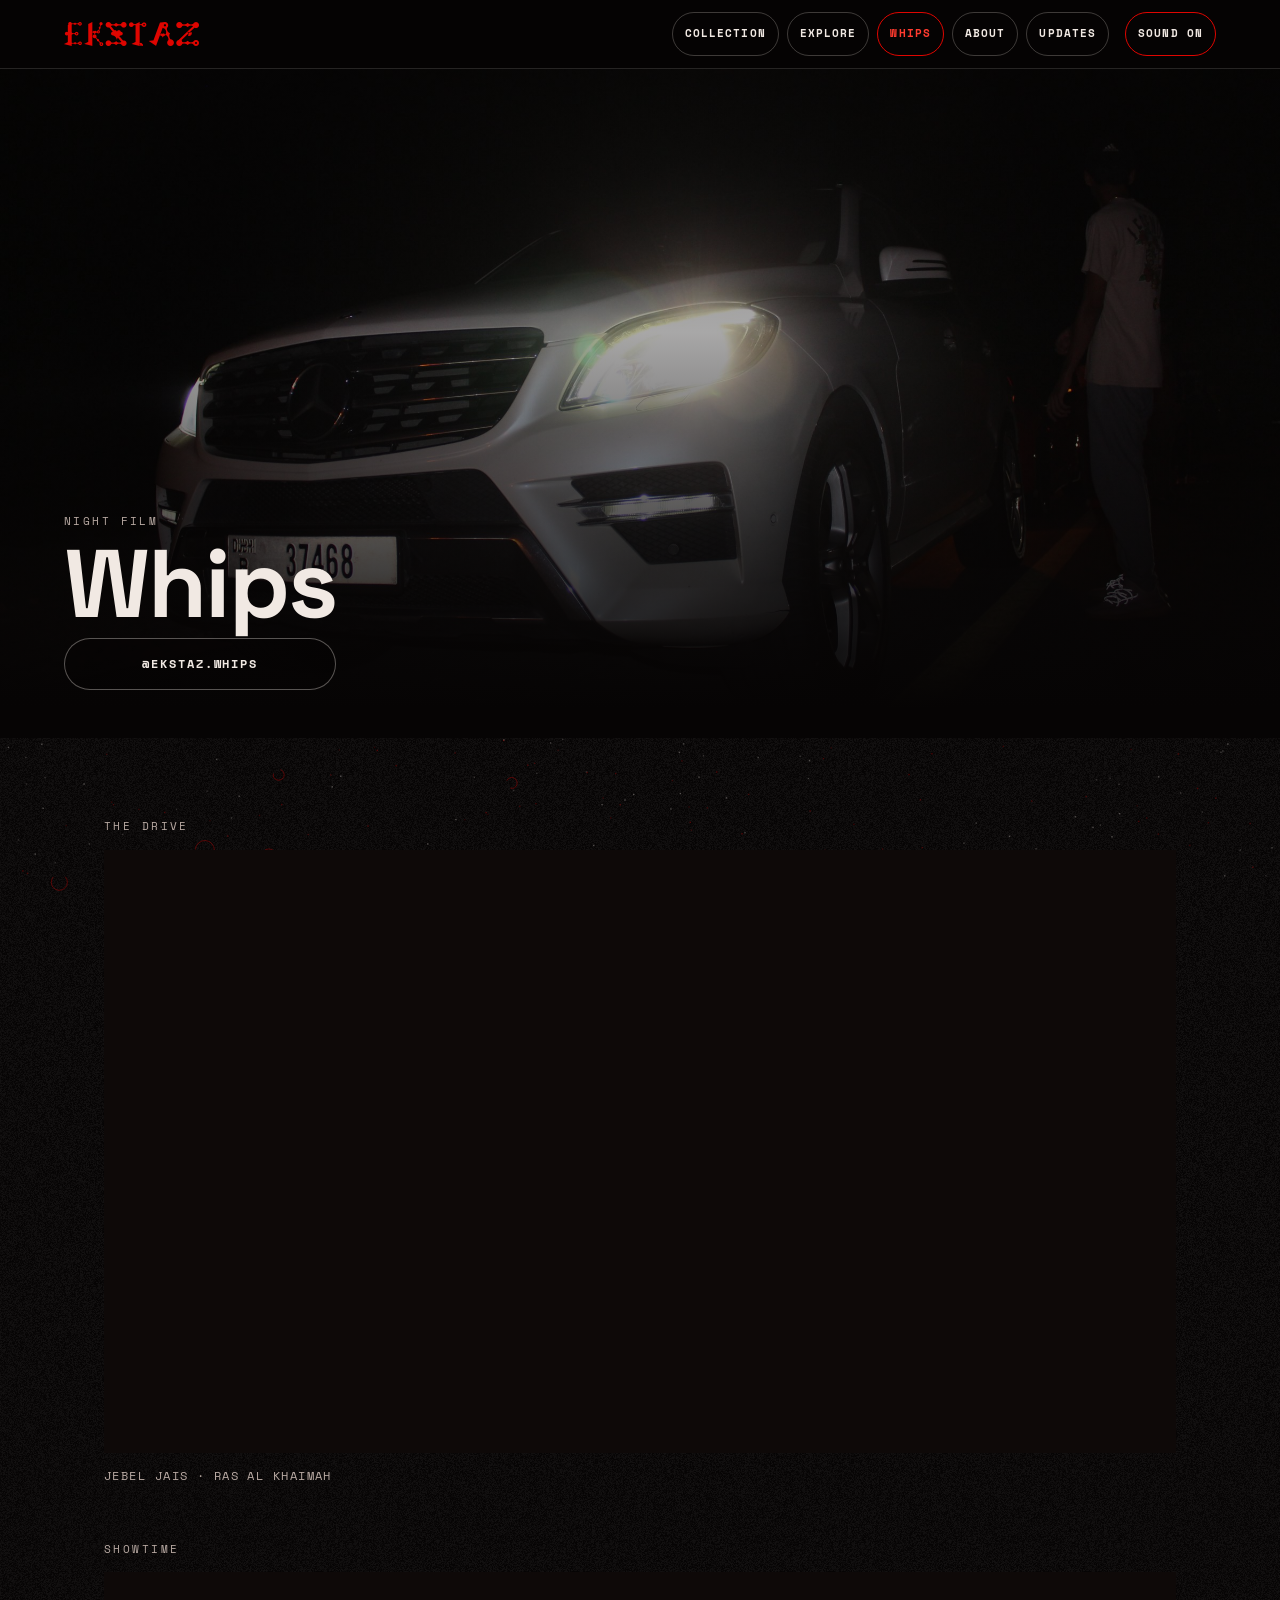
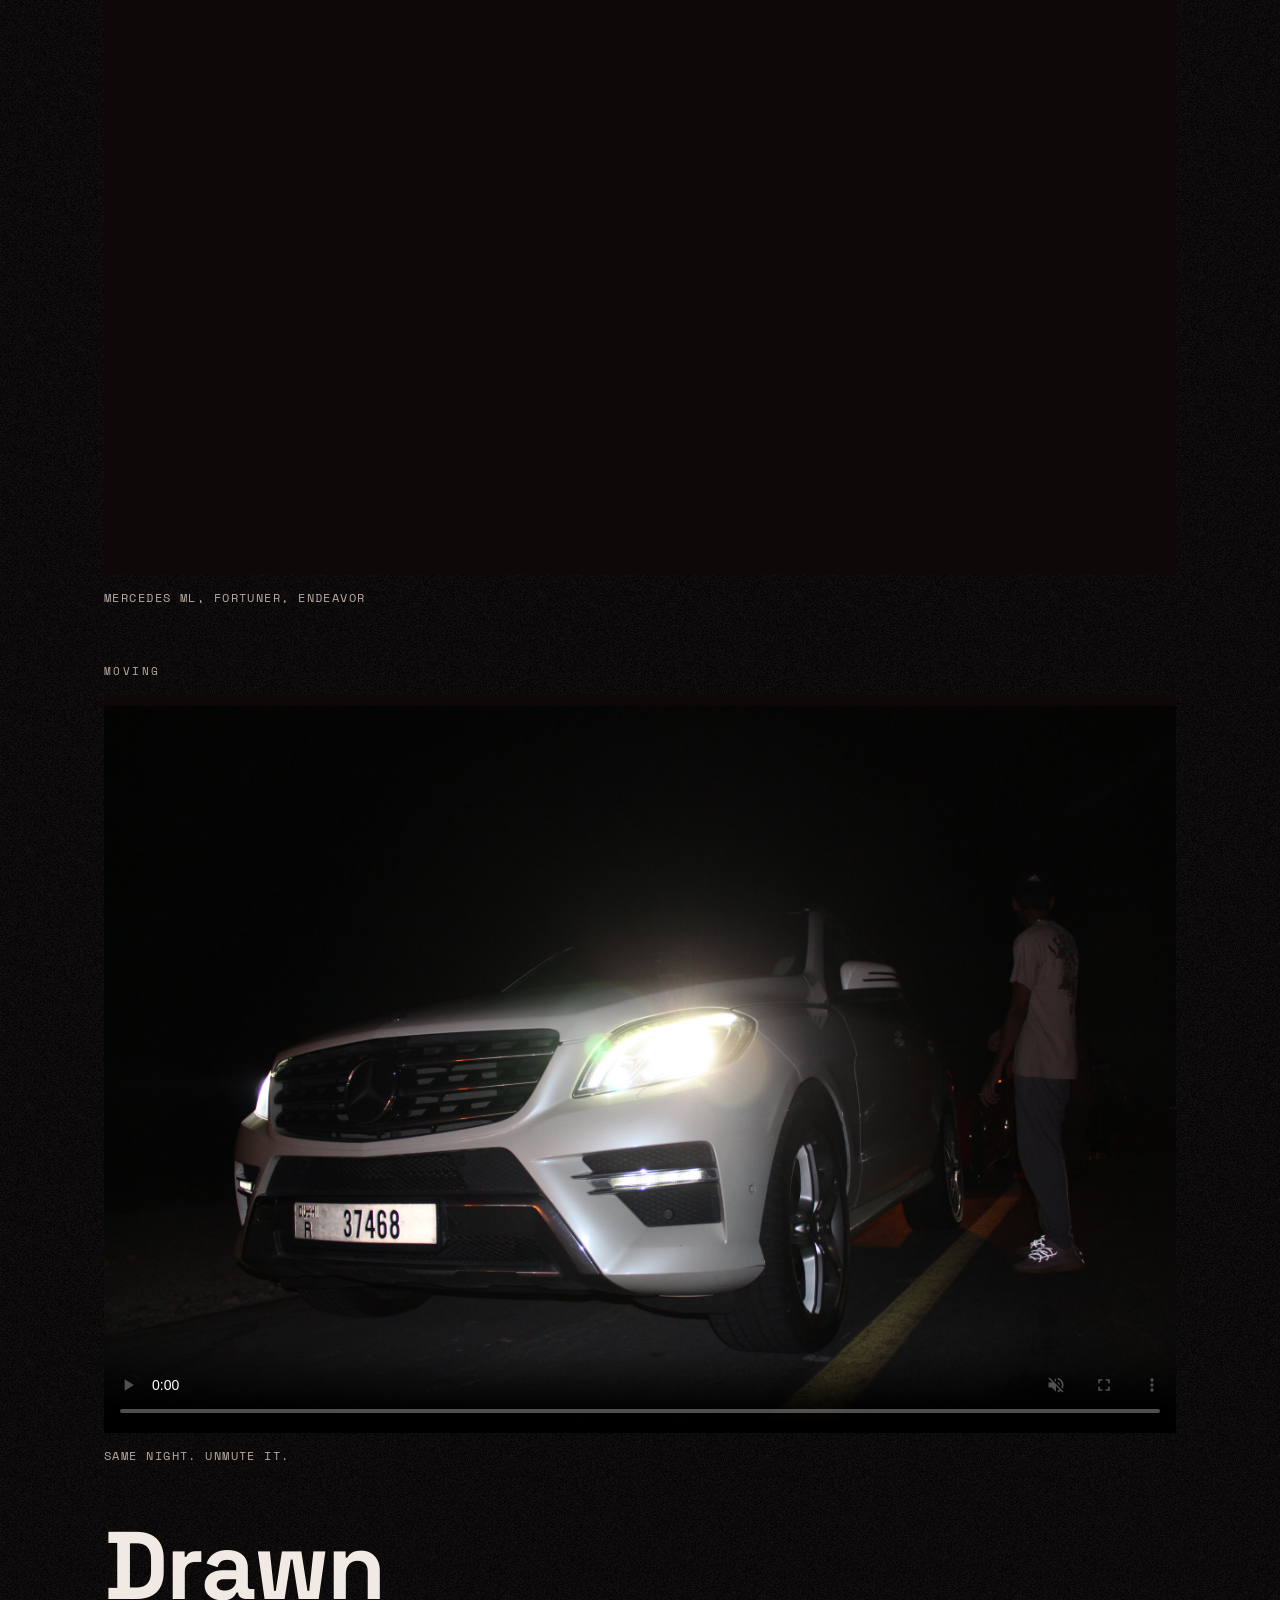
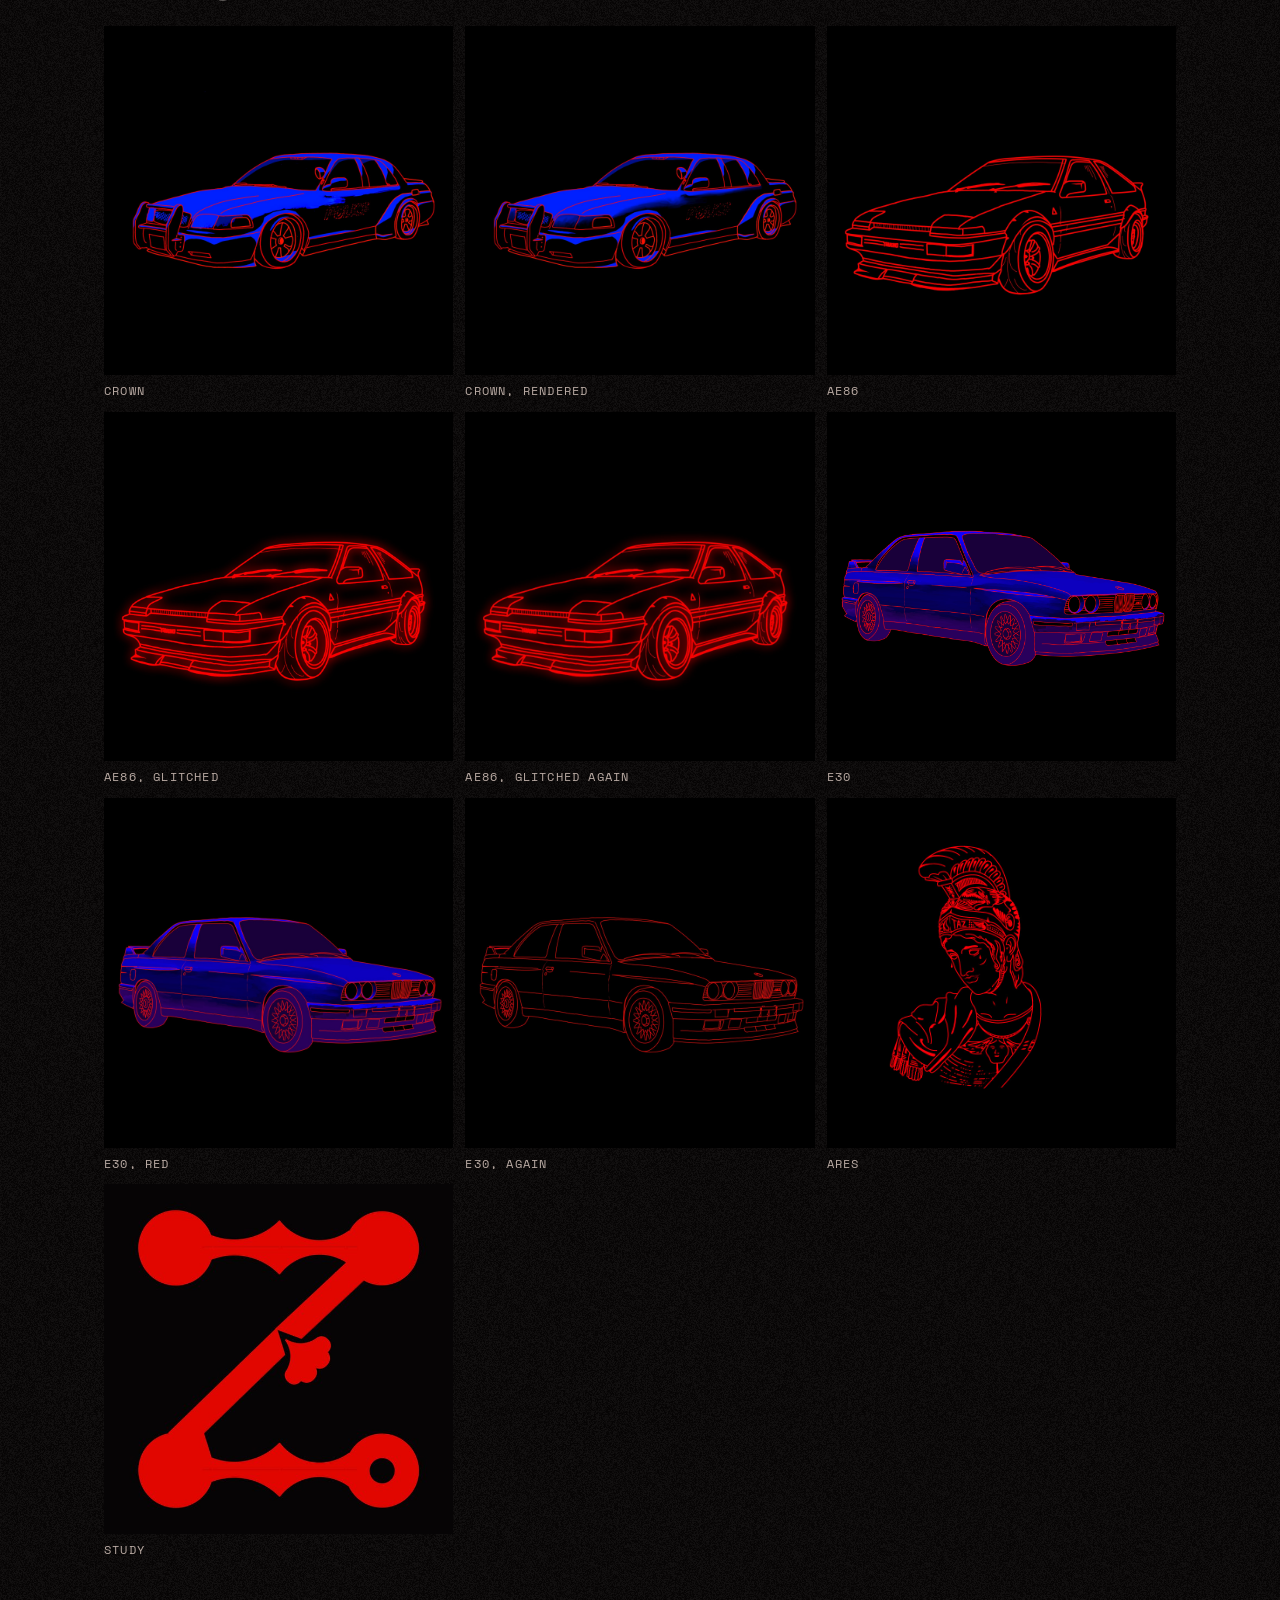
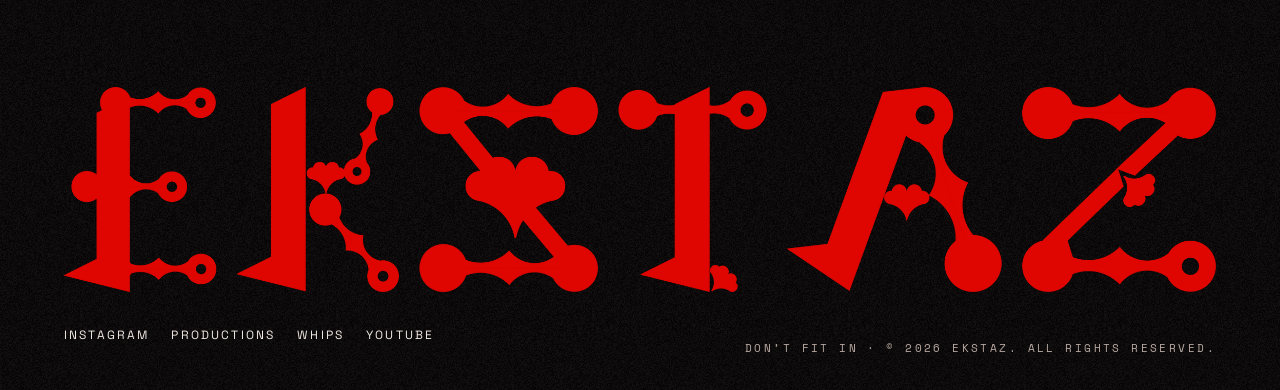
==== whips.html @ 609898b3 "Combine Haris's ekstaz.art site with Elton's site into one EKSTAZ website Replaces the old Grok expo" ====
<!doctype html>
<html lang="en" data-drone="quiet">
<head>
  <meta charset="utf-8">
  <meta name="viewport" content="width=device-width, initial-scale=1, viewport-fit=cover">
  <title>Whips · EKSTAZ</title>
  <meta name="description" content="EKSTAZ night film: the white Merc at night, Jebel Jais, and the cars drawn by hand.">
  <link rel="canonical" href="https://ekstaz.art/whips.html">
  <meta name="theme-color" content="#060404">
  <link rel="icon" type="image/png" href="assets/favicon.png">
  <link rel="apple-touch-icon" href="assets/apple-touch-icon.png">
  <meta property="og:type" content="website">
  <meta property="og:url" content="https://ekstaz.art/whips.html">
  <meta property="og:title" content="Whips · EKSTAZ">
  <meta property="og:description" content="EKSTAZ night film. Cars, drawn and driven.">
  <meta property="og:image" content="https://ekstaz.art/assets/og.jpg">
  <meta name="twitter:card" content="summary_large_image">
  <meta name="twitter:image" content="https://ekstaz.art/assets/og.jpg">
  <link rel="preconnect" href="https://fonts.googleapis.com">
  <link rel="preconnect" href="https://fonts.gstatic.com" crossorigin>
  <link href="https://fonts.googleapis.com/css2?family=Space+Grotesk:wght@400;500;700&family=Space+Mono:wght@400;700&display=swap" rel="stylesheet">
  <link rel="stylesheet" href="styles.css">
  <link rel="stylesheet" href="site-nav.css">
  <link rel="stylesheet" href="pages.css">
</head>
<body>
<canvas id="field" aria-hidden="true"></canvas>

<header class="bar site-header">
  <a class="bar-logo" href="/" aria-label="EKSTAZ home"><img src="assets/wordmark-crimson-sm.png" alt="EKSTAZ" width="135" height="24"></a>
  <nav class="bar-nav site-nav" aria-label="Main">
    <a href="collection.html">Collection</a>
    <a href="work.html">Explore</a>
    <a href="whips.html" aria-current="page">Whips</a>
    <a href="about.html">About</a>
    <a href="/#carry">Updates</a>
  </nav>
  <div class="bar-end"><a id="return-mark" class="bar-return" href="/" hidden>Your signal</a><button type="button" id="sound" class="bar-sound" aria-pressed="true">Sound on</button></div>
</header>

<main>
  <section class="whips-hero">
    <img src="assets/whips/ml-night.jpg" width="2400" height="1600" alt="White Mercedes at night, Jaden beside it" fetchpriority="high">
    <div>
      <p class="label">Night film</p>
      <h1 class="sec-title">Whips</h1>
      <a class="btn btn-ghost" href="https://www.instagram.com/ekstaz.whips" rel="noopener">@ekstaz.whips</a>
    </div>
  </section>

  <div class="page" style="padding-top:24px">
    <section class="whips-section" aria-labelledby="drive-title">
      <p class="label" id="drive-title">The drive</p>
      <div class="video-frame"><iframe title="Jebel Jais drive" src="https://www.youtube.com/embed/-1L2_PgOPuU?rel=0&amp;playsinline=1" allow="autoplay; encrypted-media; picture-in-picture; fullscreen" allowfullscreen loading="lazy"></iframe></div>
      <p class="video-caption">Jebel Jais · Ras Al Khaimah</p>
    </section>

    <section class="whips-section" aria-labelledby="show-title">
      <p class="label" id="show-title">Showtime</p>
      <div class="video-frame"><iframe title="Mercedes ML, Fortuner, Endeavor" src="https://www.youtube.com/embed/2yVJpCstHlM?rel=0" allow="autoplay; encrypted-media; picture-in-picture; fullscreen" allowfullscreen loading="lazy"></iframe></div>
      <p class="video-caption">Mercedes ML, Fortuner, Endeavor</p>
    </section>

    <section class="whips-section" aria-labelledby="moving-title">
      <p class="label" id="moving-title">Moving</p>
      <div class="video-frame tall"><video src="assets/whips/night.mp4" poster="assets/whips/ml-night.jpg" controls playsinline loop muted preload="metadata"></video></div>
      <p class="video-caption">Same night. Unmute it.</p>
    </section>

    <section class="whips-section" aria-labelledby="drawn-title">
      <h2 class="sec-title" id="drawn-title">Drawn</h2>
      <ul class="whips-grid">
      <li><a href="assets/whips/crown.jpg"><img src="assets/whips/crown.jpg" loading="lazy" alt="Crown Victoria drawing"><span>Crown</span></a></li>
      <li><a href="assets/whips/crown-2.jpg"><img src="assets/whips/crown-2.jpg" loading="lazy" alt="Crown Victoria, rendered"><span>Crown, rendered</span></a></li>
      <li><a href="assets/whips/ae86.jpg"><img src="assets/whips/ae86.jpg" loading="lazy" alt="AE86 graphic"><span>AE86</span></a></li>
      <li><a href="assets/whips/ae86-glitch.jpg"><img src="assets/whips/ae86-glitch.jpg" loading="lazy" alt="AE86 glitch graphic"><span>AE86, glitched</span></a></li>
      <li><a href="assets/whips/ae86-glitch-2.jpg"><img src="assets/whips/ae86-glitch-2.jpg" loading="lazy" alt="Second AE86 glitch"><span>AE86, glitched again</span></a></li>
      <li><a href="assets/whips/e30.jpg"><img src="assets/whips/e30.jpg" loading="lazy" alt="BMW E30 graphic"><span>E30</span></a></li>
      <li><a href="assets/whips/e30-red.jpg"><img src="assets/whips/e30-red.jpg" loading="lazy" alt="BMW E30 in red"><span>E30, red</span></a></li>
      <li><a href="assets/whips/e30-alt.jpg"><img src="assets/whips/e30-alt.jpg" loading="lazy" alt="Another BMW E30 graphic"><span>E30, again</span></a></li>
      <li><a href="assets/whips/ares.jpg"><img src="assets/whips/ares.jpg" loading="lazy" alt="Car graphic, glitched"><span>Ares</span></a></li>
      <li><a href="assets/drawings/06-car.png"><img src="assets/drawings/06-car-sm.jpg" loading="lazy" alt="Line drawing of a car"><span>Study</span></a></li>
      </ul>
    </section>
  </div>
</main>

<footer class="foot" data-reveal>
  <img class="foot-mark" src="assets/wordmark-crimson.png" alt="EKSTAZ" width="2246" height="400" loading="lazy">
  <nav class="foot-links" aria-label="Social">
    <a href="https://www.instagram.com/ekstaz.ae" rel="noopener">Instagram</a>
    <a href="https://www.instagram.com/ekstaz.productions" rel="noopener">Productions</a>
    <a href="https://www.instagram.com/ekstaz.whips" rel="noopener">Whips</a>
    <a href="https://www.youtube.com/@ekstazdesign4151" rel="noopener">YouTube</a>
  </nav>
  <p class="label">Don’t fit in · © 2026 EKSTAZ. All rights reserved.</p>
</footer>

<script src="drone.js" defer></script>
<script src="ambient.js" defer></script>
</body>
</html>
---- styles.css ----
:root {
  --ink: #060404;
  --ink-2: #0e0908;
  --bone: #f1e9e3;
  --muted: #b9aaa3;
  --red: #df0500;          /* brand crimson — fills, marks, large type */
  --red-hover: #c80500;    /* darker hover fill keeps white labels legible */
  --red-text: #ff3b2f;     /* small red text on ink (passes 4.5:1) */
  --line: rgba(241, 233, 227, 0.12);
  --gutter: clamp(16px, 5vw, 64px);
  --display: "Space Grotesk", system-ui, -apple-system, "Segoe UI", sans-serif;
  --mono: "Space Mono", ui-monospace, Menlo, monospace;
  --sans: "Space Grotesk", system-ui, -apple-system, "Segoe UI", sans-serif;
}

*, *::before, *::after { box-sizing: border-box; }
html { scroll-behavior: smooth; -webkit-text-size-adjust: 100%; }
body {
  margin: 0;
  background: var(--ink) url("assets/grain.png") repeat;
  color: var(--bone);
  font-family: var(--sans);
  font-size: 16px;
  line-height: 1.6;
  overflow-x: hidden;
}
img { display: block; max-width: 100%; height: auto; }
a { color: inherit; }
:focus-visible { outline: 2px solid var(--red-text); outline-offset: 3px; }
em { font-style: italic; color: var(--red); }

.sr-only {
  position: absolute !important; width: 1px !important; height: 1px !important;
  min-height: 0 !important; padding: 0 !important; margin: -1px !important; border: 0 !important;
  overflow: hidden; clip: rect(0 0 0 0); white-space: nowrap;
}
.label {
  margin: 0;
  font-family: var(--mono);
  font-size: 11px;
  letter-spacing: 0.22em;
  text-transform: uppercase;
  color: var(--muted);
}
.muted { color: var(--muted); }
.sec-title {
  margin: 10px 0 0;
  font-family: var(--display);
  font-weight: 800;
  font-size: clamp(40px, 11vw, 96px);
  line-height: 0.95;
  letter-spacing: -0.02em;
}
.sec-title em { font-weight: 900; }

/* buttons */
.btn {
  display: inline-flex; align-items: center; justify-content: center;
  min-height: 52px; padding: 0 26px;
  border: 1px solid transparent; border-radius: 999px;
  font-family: var(--mono); font-weight: 700; font-size: 12px;
  letter-spacing: 0.16em; text-transform: uppercase; text-decoration: none;
  cursor: pointer; transition: transform .15s ease, background .15s ease, color .15s ease;
}
.btn:active { transform: scale(0.97); }
.btn-red { background: var(--red); color: #fff; }
.btn-red:hover { background: var(--red-hover); }
.btn-ghost { border-color: rgba(241,233,227,.35); color: var(--bone); background: rgba(6,4,4,.35); }
.btn-ghost:hover { border-color: var(--bone); }
.btn-ink { background: var(--ink); color: var(--bone); }
.btn-ink:hover { background: #000; }

/* top bar */
.bar {
  position: fixed; inset: 0 0 auto 0; z-index: 20;
  display: flex; align-items: center; justify-content: space-between; gap: 16px;
  padding: max(10px, env(safe-area-inset-top)) var(--gutter) 10px;
  background: rgba(6,4,4,.78);
  -webkit-backdrop-filter: blur(14px); backdrop-filter: blur(14px);
  border-bottom: 1px solid var(--line);
}
.bar-logo { display: flex; align-items: center; min-height: 44px; }
.bar-logo img { width: 104px; }
.bar-nav { display: none; }
.bar-cta {
  display: inline-flex; align-items: center; min-height: 44px; padding: 0 18px;
  border-radius: 999px; background: var(--red); color: #fff; text-decoration: none;
  font-weight: 700; font-size: 11px; letter-spacing: .18em; text-transform: uppercase;
}
.bar-cta:hover { background: var(--red-hover); }

/* hero */
.hero {
  position: relative; min-height: 100svh;
  display: flex; align-items: flex-end;
  padding: 96px var(--gutter) clamp(40px, 8vh, 80px);
  overflow: hidden; isolation: isolate;
}
.hero-art {
  position: absolute; inset: 0; z-index: -1;
  width: 100%; height: 100%; object-fit: cover; object-position: 50% 30%;
}
.hero::after {
  content: ""; position: absolute; inset: 0; z-index: -1;
  background: linear-gradient(to top, var(--ink) 4%, rgba(6,4,4,.55) 45%, rgba(6,4,4,.1) 75%);
}
.hero-inner { width: 100%; max-width: 1100px; }
.hero-mark { margin: 14px 0 0; }
.hero-mark img { width: 100%; }
.hero-line {
  margin: 18px 0 0; max-width: 18ch;
  font-family: var(--display); font-weight: 700; font-size: clamp(26px, 7vw, 54px); line-height: 1.05;
}
.hero-actions { display: flex; flex-wrap: wrap; gap: 10px; margin-top: 26px; }
.hero-actions .btn { flex: 1 1 150px; }

/* The work page is a browsing destination, with a shorter introduction. */
.hero-work { min-height: clamp(400px, 64svh, 660px); }
.work-lead { margin: 22px 0 0; max-width: 44ch; color: var(--bone); }
.hero-work .hero-actions .btn { flex: 0 1 auto; }
.gallery-return {
  display: flex; flex-wrap: wrap; align-items: center; gap: 16px 26px;
  margin-top: 32px; padding-top: 28px; border-top: 1px solid var(--line);
}
.gallery-return p { margin: 0; font: 500 clamp(26px, 5vw, 38px)/1.1 var(--display); }
.reader-journey { display: flex; flex-wrap: wrap; justify-content: center; gap: 10px; margin-top: 32px; }
#work, #garment, #print, #productions, #list { scroll-margin-top: 92px; }

/* ticker */
.ticker { overflow: hidden; background: var(--red); color: #fff; padding: 12px 0; }
.ticker-track {
  display: flex; gap: 22px; width: max-content;
  font-weight: 700; font-size: 12px; letter-spacing: .2em; text-transform: uppercase; white-space: nowrap;
  animation: tick 28s linear infinite;
}
@keyframes tick { to { transform: translateX(-50%); } }

/* intro */
.intro { padding: clamp(56px, 12vw, 140px) var(--gutter); }
.intro p {
  margin: 0; max-width: 22ch;
  font-family: var(--display); font-weight: 700;
  font-size: clamp(30px, 8.4vw, 76px); line-height: 1.04; letter-spacing: -0.01em;
}

/* work gallery */
.work { padding: 0 var(--gutter) clamp(64px, 12vw, 140px); }
.sec-head { margin-bottom: clamp(24px, 5vw, 48px); }
.gallery {
  list-style: none; margin: 0; padding: 0;
  columns: 2; column-gap: 8px;
}
.gallery li { break-inside: avoid; margin-bottom: 8px; }
.g-item {
  position: relative; display: block; width: 100%;
  padding: 0; border: 0; background: var(--ink-2); cursor: zoom-in; overflow: hidden;
}
.g-item img { width: 100%; height: auto; transition: transform .5s ease; }
.g-item span {
  position: absolute; left: 8px; bottom: 8px;
  padding: 4px 8px; background: rgba(6,4,4,.8); color: var(--bone);
  font-family: var(--mono); font-size: 10px; letter-spacing: .16em; text-transform: uppercase;
}
@media (hover: hover) { .g-item:hover img { transform: scale(1.04); } }

/* garment */
.garment {
  display: grid; gap: 28px;
  padding: clamp(56px, 10vw, 120px) var(--gutter);
  border-top: 1px solid var(--line);
}
.garment-art { margin: 0; background: #000; border: 1px solid var(--line); }
.garment-copy > p:not(.label) { margin: 18px 0 0; max-width: 42ch; font-size: 15px; }
.garment-copy .btn { margin-top: 26px; }

/* magazine */
.mag {
  display: grid; gap: 28px; justify-items: start;
  padding: clamp(56px, 10vw, 120px) var(--gutter);
  background: var(--ink-2); border-top: 1px solid var(--line); border-bottom: 1px solid var(--line);
}
.mag-cover { width: min(78vw, 420px); box-shadow: 0 30px 80px rgba(223, 5, 0, .18); transform: rotate(-2deg); }
.mag-copy p:not(.label) { margin: 14px 0 0; color: var(--muted); }

/* sound */
.sound { padding: clamp(56px, 10vw, 120px) var(--gutter); }
.sound > p:not(.label) { margin: 16px 0 0; color: var(--muted); }
.sound-links { display: flex; flex-wrap: wrap; gap: 10px; margin-top: 24px; }
.sound-links .btn { flex: 1 1 200px; }

/* waitlist */
.list { background: var(--red); padding: clamp(48px, 10vw, 120px) var(--gutter); }
.list-card { max-width: 720px; color: #fff; }
.list .label { color: rgba(255,255,255,.8); }
.list-title {
  margin: 10px 0 0; font-family: var(--display); font-weight: 800;
  font-size: clamp(48px, 14vw, 120px); line-height: .9; letter-spacing: -0.03em;
}
.list-title em { color: var(--ink); }
.list-card > p:not(.label):not(.join-status) { margin: 18px 0 0; max-width: 40ch; }
.join { display: flex; flex-direction: column; gap: 10px; margin-top: 26px; }
.join input {
  width: 100%; min-height: 56px; padding: 0 20px;
  border: 1px solid rgba(255,255,255,.55); border-radius: 999px;
  background: rgba(255,255,255,.08); color: #fff;
  font-family: var(--sans); font-size: 16px;
}
.join input::placeholder { color: rgba(255,255,255,.7); }
.join input:focus { outline: 2px solid #fff; outline-offset: 3px; border-color: #fff; background: rgba(255,255,255,.14); }
.list :focus-visible { outline-color: #fff; }
.join .btn { min-height: 56px; }
.join .btn:disabled { opacity: .6; cursor: progress; }
.join .join-consent { display: flex; gap: 10px; align-items: flex-start; font-size: 14px; line-height: 1.5; cursor: pointer; }
.join .join-consent input { flex: none; width: 20px; height: 20px; min-height: 0; margin: 2px 0 0; padding: 0; accent-color: #fff; }
.list-card > p.join-privacy { margin: 10px 0 0; font-size: 13px; opacity: .85; }
.join-privacy a { color: inherit; }
.join-status { min-height: 1.6em; margin: 14px 0 0; font-weight: 700; }
.join-status.ok { color: #fff; }
.join-status.err { color: #fff; }

/* footer */
.foot { padding: 56px var(--gutter) max(32px, env(safe-area-inset-bottom)); display: grid; gap: 22px; }
.foot-mark { width: 100%; }
.foot-links { display: flex; flex-wrap: wrap; gap: 4px 22px; }
.foot-links a {
  display: inline-flex; align-items: center; min-height: 44px; text-decoration: none;
  font-size: 12px; letter-spacing: .18em; text-transform: uppercase;
}
.foot-links a:hover { color: var(--red-text); }

/* artwork viewer */
.viewer {
  width: 100vw; max-width: 100vw; height: 100dvh; max-height: 100dvh;
  margin: 0; padding: 0; border: 0; background: rgba(6,4,4,.96);
}
.viewer[open] { display: flex; align-items: center; justify-content: center; }
.viewer::backdrop { background: rgba(0,0,0,.8); }
.viewer img { max-width: 94vw; max-height: 86dvh; object-fit: contain; }
.viewer-close {
  position: absolute; top: max(12px, env(safe-area-inset-top)); right: 12px;
  width: 48px; height: 48px; border: 0; border-radius: 999px;
  background: var(--red); color: #fff; font-size: 26px; line-height: 1; cursor: pointer;
}

/* ≥ 700px */
@media (min-width: 700px) {
  body { font-size: 16px; }
  .gallery { columns: 3; column-gap: 12px; }
  .gallery li { margin-bottom: 12px; }
  .join { flex-direction: row; }
  .join .btn { flex: 0 0 auto; padding: 0 34px; }
  .hero-actions .btn, .sound-links .btn { flex: 0 0 auto; }
}

/* ≥ 900px */
@media (min-width: 900px) {
  .bar-logo img { width: 130px; }
  .bar-nav { display: flex; gap: 34px; margin-left: auto; }
  .bar-nav a {
    display: inline-flex; align-items: center; min-height: 44px; text-decoration: none;
    font-size: 11px; letter-spacing: .2em; text-transform: uppercase;
  }
  .bar-nav a:hover { color: var(--red-text); }
  .hero { align-items: center; }
  .hero-art { object-position: 70% 40%; }
  .hero::after { background: linear-gradient(to right, var(--ink) 10%, rgba(6,4,4,.6) 50%, rgba(6,4,4,.15)); }
  .hero-inner { max-width: 760px; }
  .garment { grid-template-columns: 1fr 1fr; align-items: center; gap: clamp(32px, 6vw, 96px); }
  .mag { grid-template-columns: auto 1fr; align-items: center; gap: clamp(40px, 7vw, 120px); }
  .mag-cover { width: min(34vw, 460px); }
  .foot { grid-template-columns: 1fr auto; align-items: end; }
  .foot-mark { grid-column: 1 / -1; }
}

.mag-copy .btn { margin-top: 24px; }

/* One fade through ink. Avoid overlapping native and manual page transitions. */
@view-transition { navigation: none; }
html::after {
  content: ""; position: fixed; inset: 0; z-index: 9999; pointer-events: none;
  background: #060404; opacity: 0; animation: ekstaz-arrive .9s ease both;
}
html.leaving::after { animation: none; opacity: 1; transition: opacity .4s ease; }
@keyframes ekstaz-arrive { from { opacity: 1; } to { opacity: 0; } }

/* ---- the signal carries on: ambient field, sound toggle, calmer ticker, reveals ---- */
#field { position: fixed; inset: 0; width: 100%; height: 100%; z-index: 0; pointer-events: none; }
main, .foot, .reader-header, .reader { position: relative; z-index: 1; }
.bar-end { display: flex; align-items: center; gap: 8px; }
.bar-sound {
  min-height: 44px; padding: 0 12px; border: 1px solid rgba(241,233,227,.3); border-radius: 999px;
  background: rgba(6,4,4,.5); color: var(--bone); cursor: pointer;
  font: 700 10px/1 var(--mono); letter-spacing: .16em; text-transform: uppercase;
}
.bar-sound[aria-pressed="true"] { border-color: var(--red); }
.ticker { background: transparent; color: var(--red-text); border-top: 1px solid var(--line); border-bottom: 1px solid var(--line); }
.hero-art { animation: ekstaz-surface 2.4s ease both; }
.hero-inner { animation: ekstaz-rise 1.2s .6s ease both; }
@keyframes ekstaz-surface { from { opacity: 0; transform: scale(1.08); filter: blur(8px); } }
@keyframes ekstaz-rise { from { opacity: 0; transform: translateY(24px); } }
.pre { opacity: 0; transform: translateY(32px); filter: blur(6px); transition: opacity 1.1s ease, transform 1.1s ease, filter 1.1s ease; }
.pre.in { opacity: 1; transform: none; filter: none; }
@media (prefers-reduced-motion: reduce) {
  html { scroll-behavior: auto; }
  @view-transition { navigation: none; }
  ::view-transition-old(root), ::view-transition-new(root) { animation: none; }
  html::after, html.leaving::after { animation: none; transition: none; opacity: 0; }
  .hero-art, .hero-inner, .ticker-track { animation: none; }
  .pre, .pre.in { opacity: 1; transform: none; filter: none; transition: none; }
  .btn, .g-item img { transition: none; }
  .btn:active, .g-item:hover img { transform: none; }
}

/* Elton's letters land one by one above the work page title. */
.hero-letters { display: flex; align-items: flex-end; gap: clamp(6px, 1.2vw, 14px); margin-bottom: 22px; }
.hero-letters img { display: block; height: clamp(44px, 8vw, 96px); width: auto; animation: letter-land .9s cubic-bezier(.2, .8, .2, 1) both; }
.hero-letters img:nth-child(2) { animation-delay: .12s; }
.hero-letters img:nth-child(3) { animation-delay: .24s; }
.hero-letters img:nth-child(4) { animation-delay: .36s; }
.hero-letters img:nth-child(5) { animation-delay: .48s; }
.hero-letters img:nth-child(6) { animation-delay: .6s; }
@keyframes letter-land { from { opacity: 0; transform: translateY(-40px) rotate(-14deg) scale(.8); } 60% { opacity: 1; } to { opacity: 1; transform: none; } }
@media (prefers-reduced-motion: reduce) { .hero-letters img { animation: none; } }

/* After the letters land, Elton's title glitches once. */
.hero-letters { animation: letters-glitch .55s 1.5s steps(1) both; }
@keyframes letters-glitch {
  0% { transform: none; filter: none; }
  10% { transform: translateX(-5px) skewX(-8deg); filter: drop-shadow(4px 0 0 rgb(40 70 255 / .8)) drop-shadow(-3px 0 0 rgb(255 40 40 / .8)); }
  25% { transform: translateX(4px); clip-path: inset(30% 0 35% 0); }
  40% { transform: none; clip-path: none; filter: drop-shadow(-4px 0 0 rgb(40 70 255 / .7)); }
  55%, 100% { transform: none; filter: none; clip-path: none; }
}
@media (prefers-reduced-motion: reduce) { .hero-letters { animation: none; } }
.garment-archive { margin: 20px 0 0; max-width: 320px; }
.garment-archive img { display: block; width: 100%; height: auto; }
.garment-archive figcaption { margin-top: 8px; font-size: 11px; letter-spacing: .12em; text-transform: uppercase; color: var(--muted); }

/* 05 — Before: Elton's December 2019 exhibition. A lower floor below the work.
   Paintings hang at their sizes relative to one another (--cm is the width in cm).
   With JavaScript, each piece starts as ash (grey) and its colour returns as it is reached. */
.before { background: #000; padding: clamp(64px, 12vw, 160px) var(--gutter); border-top: 1px solid var(--line); }
.before-head { max-width: 46ch; }
.before-head > p:not(.label) { margin: 18px 0 0; font-size: 15px; }
.before-room { margin: clamp(40px, 7vw, 80px) 0 0; max-width: 980px; }
.before-room img, .before-hands img, .before-piece img { display: block; width: 100%; height: auto; }
.before-room figcaption, .before-hands figcaption { margin-top: 10px; font-size: 13px; color: var(--muted); }
.before-wall { list-style: none; margin: clamp(48px, 8vw, 96px) 0 0; padding: 0; display: flex; flex-wrap: wrap; align-items: center; gap: clamp(40px, 6vw, 72px) clamp(24px, 4vw, 56px); }
.before-piece { width: min(calc(var(--cm) * 3.1px), calc(var(--cm) / 130 * 100%)); }
.before-label { margin: 12px 0 0; display: grid; gap: 2px; font-size: 12px; color: var(--muted); }
.before-title { font-family: var(--display); font-weight: 700; font-size: 16px; color: var(--bone); }
.before-hands { margin: clamp(56px, 9vw, 120px) 0 0; max-width: 760px; }
.before-hands figcaption .before-title { display: block; margin-bottom: 2px; }
.before-next { margin-top: clamp(40px, 6vw, 64px); }
.before-ash .before-room img, .before-ash .before-piece img, .before-ash .before-hands img { filter: grayscale(1) brightness(.62) contrast(.92); transition: filter 1.8s ease; }
.before-ash .is-lit img { filter: none; }
@media (prefers-reduced-motion: reduce) { .before-ash .before-room img, .before-ash .before-piece img, .before-ash .before-hands img { filter: none; transition: none; } }

/* Elton's own line about Guilty, beside the arrival mark */
.list-mark { margin: 28px 0 0; display: grid; grid-template-columns: 72px 1fr; gap: 6px 18px; align-items: start; max-width: 520px; }
.list-mark img { grid-row: span 2; width: 72px; height: auto; display: block; }
.list-mark blockquote { margin: 0; }
.list-mark blockquote p { margin: 0; font-family: var(--display); font-size: 18px; line-height: 1.3; }
.list-mark figcaption { font-size: 12px; opacity: .85; }
---- site-nav.css ----
/* Shared primary routes stay visible at every screen width. */
.site-header { display: flex; align-items: center; justify-content: space-between; gap: 16px; padding: max(12px, env(safe-area-inset-top)) var(--gutter, 24px) 12px; background: rgb(6 4 4 / .96); border-bottom: 1px solid rgb(241 233 227 / .14); z-index: 20; }
.site-header > a { display: inline-flex; align-items: center; min-width: 44px; min-height: 44px; flex-shrink: 0; }
.site-header > a img { display: block; width: 135px; height: auto; }
.site-header .site-nav { display: flex; align-items: center; justify-content: flex-end; gap: 8px; margin-left: auto; }
.site-header .site-nav a, .site-header button { display: inline-flex; align-items: center; justify-content: center; min-height: 44px; min-width: 44px; padding: 0 12px; border: 1px solid rgb(241 233 227 / .24); border-radius: 999px; color: var(--bone, #f1e9e3); background: transparent; font: 700 11px/1.2 var(--mono, monospace); text-transform: uppercase; letter-spacing: .1em; text-decoration: none; cursor: pointer; }
.site-header .site-nav a:hover, .site-header .site-nav a[aria-current="page"] { border-color: var(--red, #df0500); color: var(--red-text, #ff3b2f); }
.site-header button[aria-pressed="true"] { border-color: var(--red, #df0500); }
.site-header [hidden] { display: none !important; }
.site-context, .bar-nav.site-context { display: flex; flex-wrap: wrap; align-items: center; gap: 12px 24px; margin: 0 0 20px; }
.site-context a, .bar-nav.site-context a { display: inline-flex; align-items: center; min-height: 44px; min-width: 44px; color: var(--bone, #f1e9e3); font: 12px/1.5 var(--mono, monospace); letter-spacing: .1em; text-transform: uppercase; text-decoration: underline; text-underline-offset: 5px; }
@media (max-width: 759px) {
  .site-header { flex-wrap: wrap; gap: 4px; }
  .site-header > a img { width: 110px; }
  .site-header .site-nav { display: grid; grid-template-columns: repeat(5, minmax(0, 1fr)); gap: 6px; width: 100%; margin: 0; }
  .site-header .site-nav a { padding-inline: 4px; font-size: 10px; letter-spacing: .04em; }
  .site-header #sound { position: absolute; top: max(12px, env(safe-area-inset-top)); right: var(--gutter, 24px); }
  .reader-header.site-header { position: relative; }
  .site-header .site-nav #return-mark { position: static; grid-column: 1 / -1; padding-inline: 6px; }
  .site-header .bar-end { display: contents; }
  .site-header .bar-end #return-mark { flex-basis: 100%; }
  body:has(.site-header #return-mark:not([hidden])) .j-arrival { padding-top: 190px; }
  body:has(.site-header #return-mark:not([hidden])) .hero-work { padding-top: 198px; }
  html:has(.site-header #return-mark:not([hidden])) { scroll-padding-top: 190px; }
  .site-header .bar-return { font-size: 10px; }
  .hero-work { padding-top: 148px; }
}
---- pages.css ----
/* About and Whips pages. Built on the tokens and components in styles.css. */

.page { padding: 140px var(--gutter) 72px; max-width: 1200px; margin: 0 auto; }
.page-head { display: grid; gap: 10px; margin-bottom: 40px; }
.page-head .sec-title { margin: 0; }

/* ---------- About ---------- */
.about-grid { display: grid; gap: 40px; }
@media (min-width: 900px) { .about-grid { grid-template-columns: minmax(0, 5fr) minmax(0, 7fr); gap: 64px; align-items: start; } }
.about-photos { display: grid; grid-template-columns: 1fr 1fr; gap: 10px; }
.about-photos img { width: 100%; height: 100%; object-fit: cover; }
.about-photos .about-main { grid-column: 1 / -1; }
@media (min-width: 900px) { .about-photos { position: sticky; top: 110px; } }
.about-copy { display: grid; gap: 22px; min-width: 0; max-width: 64ch; }
.about-copy p { margin: 0; }
.about-place { color: var(--red-text); font: 700 12px/1.5 var(--mono); letter-spacing: .14em; text-transform: uppercase; }
.about-arabic { margin: 0; padding: 18px 20px; border-right: 2px solid var(--red); background: rgb(241 233 227 / .04); font-size: 20px; line-height: 1.8; }
.about-arabic p { margin: 0; }
.about-translation { color: var(--muted); font-size: 15px; }
.about-statement p { font-size: 18px; line-height: 1.7; }
.about-statement p + p { margin-top: 16px; }
.about-practice { padding-top: 28px; border-top: 1px solid var(--line); display: grid; gap: 18px; }
.about-practice .lead { font: 500 clamp(22px, 3vw, 30px)/1.3 var(--display); }
.about-figures { display: grid; grid-template-columns: 1fr 1fr; gap: 10px; }
.about-figures figure { margin: 0; }
.about-figures figcaption { margin-top: 8px; color: var(--muted); font: 12px/1.4 var(--mono); letter-spacing: .1em; text-transform: uppercase; }
.about-listen { padding-top: 28px; border-top: 1px solid var(--line); display: grid; gap: 16px; }
.about-listen h2 { margin: 0; font: 500 22px/1.3 var(--display); }
.about-listen iframe { display: block; width: 100%; border: 0; border-radius: 12px; background: var(--ink-2); }
.about-links { display: flex; flex-wrap: wrap; gap: 10px; }

/* ---------- Whips ---------- */
.whips-hero { position: relative; min-height: min(82svh, 760px); display: flex; align-items: flex-end; padding: 140px var(--gutter) 48px; overflow: hidden; }
.whips-hero > img { position: absolute; inset: 0; width: 100%; height: 100%; object-fit: cover; }
.whips-hero::after { content: ""; position: absolute; inset: 0; background: linear-gradient(to top, var(--ink) 4%, rgb(6 4 4 / .35) 55%, rgb(6 4 4 / .55)); }
.whips-hero > div { position: relative; z-index: 1; display: grid; gap: 8px; }
.whips-hero .sec-title { margin: 0; }
.whips-section { display: grid; gap: 14px; margin-top: 56px; }
.whips-section h2 { margin: 0; }
.video-frame { position: relative; aspect-ratio: 16 / 9; max-width: 100%; background: var(--ink-2); }
.video-frame iframe, .video-frame video { position: absolute; inset: 0; width: 100%; height: 100%; border: 0; }
.video-frame.tall { aspect-ratio: auto; display: flex; justify-content: center; }
.video-frame.tall video { position: static; width: auto; max-width: 100%; height: min(82svh, 820px); }
.video-caption { margin: 0; color: var(--muted); font: 12px/1.5 var(--mono); letter-spacing: .12em; text-transform: uppercase; }
.whips-grid { list-style: none; margin: 0; padding: 0; display: grid; grid-template-columns: repeat(auto-fill, minmax(min(100%, 260px), 1fr)); gap: 12px; }
.whips-grid a { display: block; text-decoration: none; }
.whips-grid img { width: 100%; aspect-ratio: 1; object-fit: cover; background: var(--ink-2); transition: transform .3s ease; }
.whips-grid a:hover img { transform: scale(1.02); }
.whips-grid span { display: block; margin-top: 8px; font: 12px/1.4 var(--mono); letter-spacing: .1em; text-transform: uppercase; color: var(--muted); }
@media (prefers-reduced-motion: reduce) { .whips-grid img { transition: none; } }

.page-foot { margin-top: 72px; }
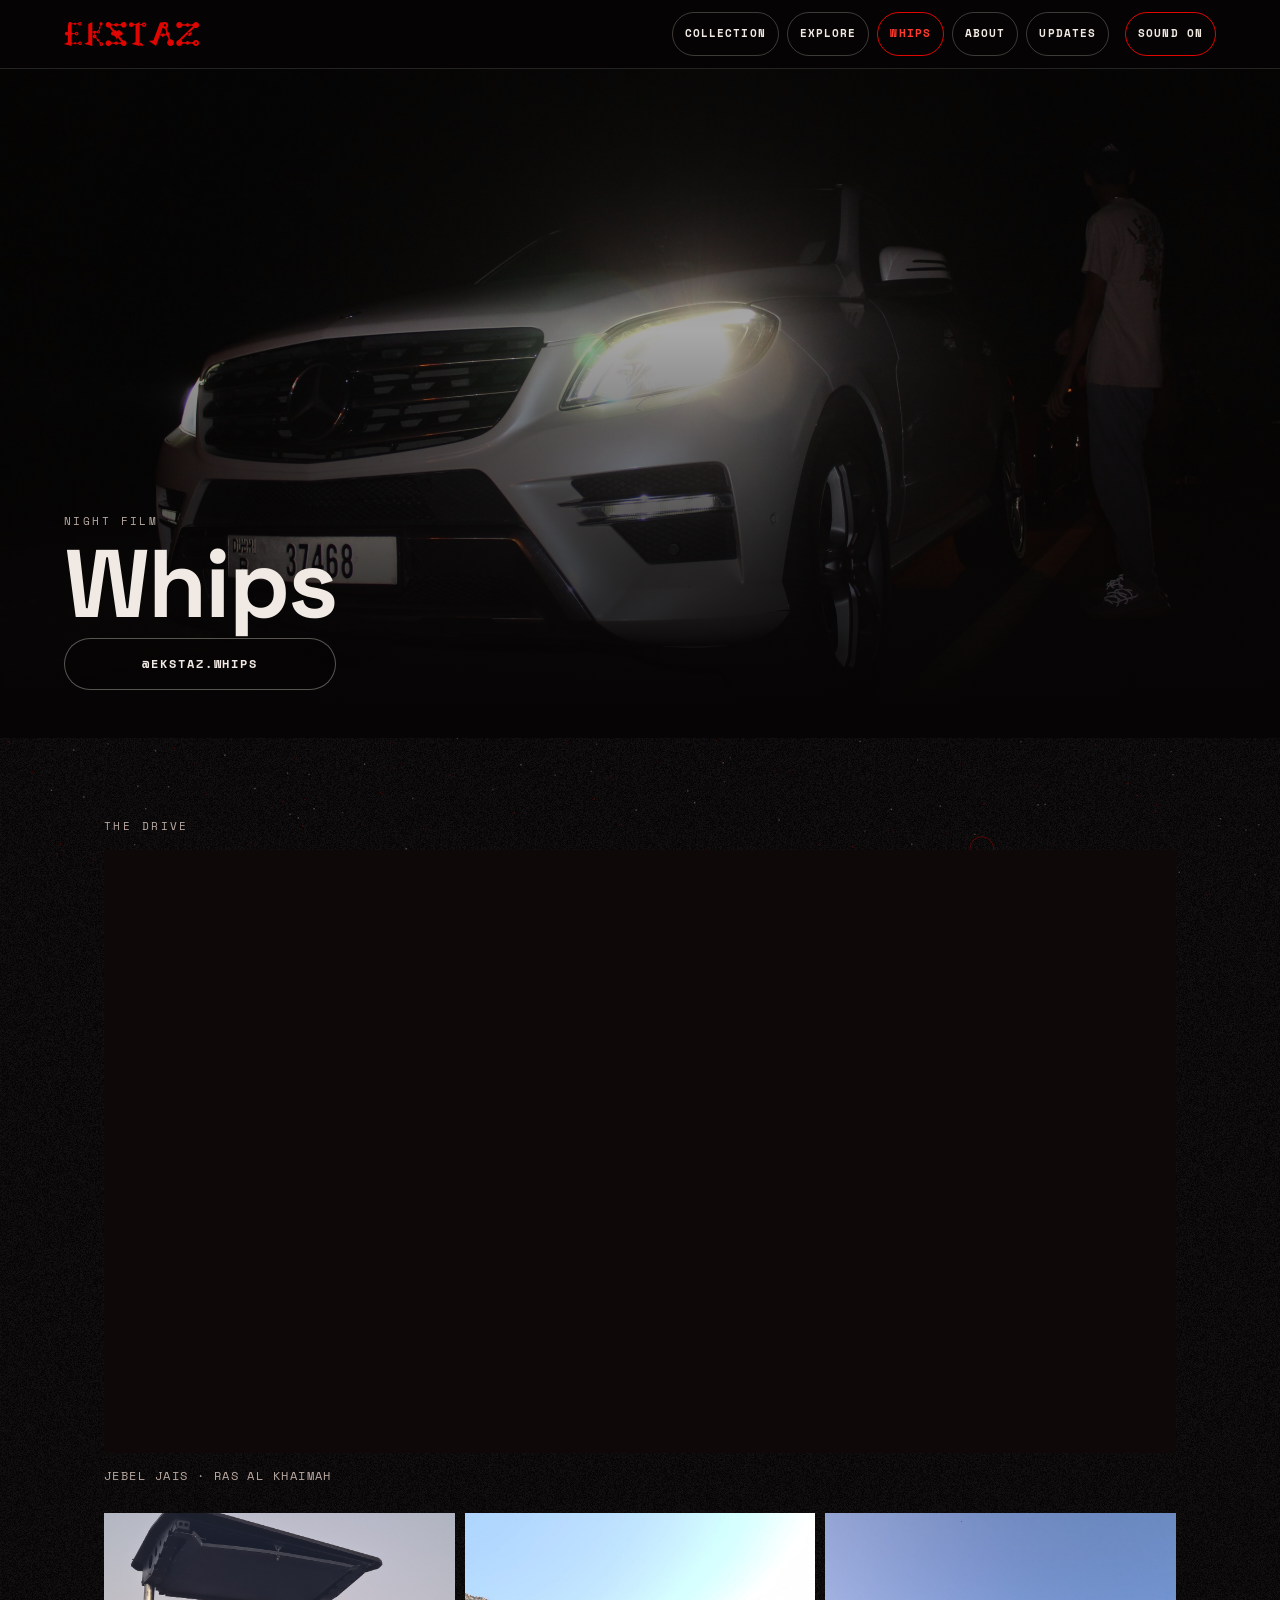
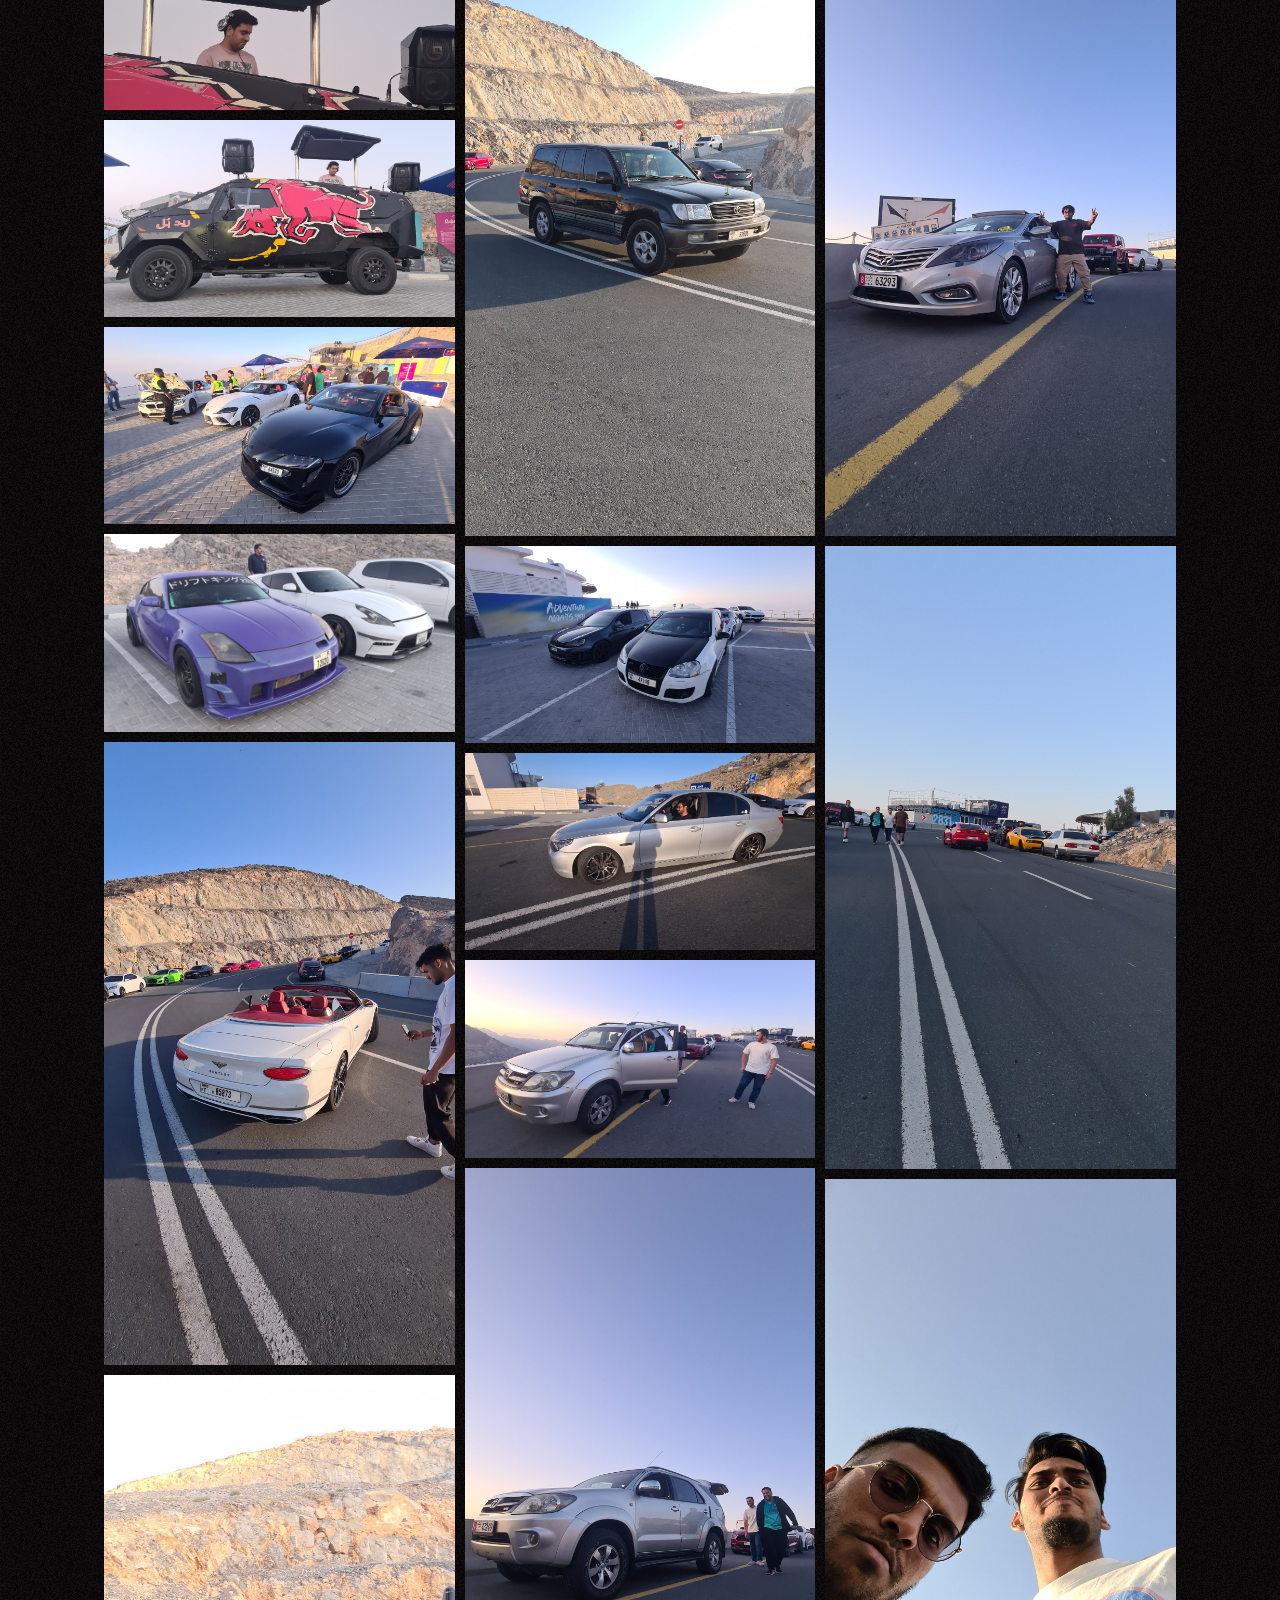
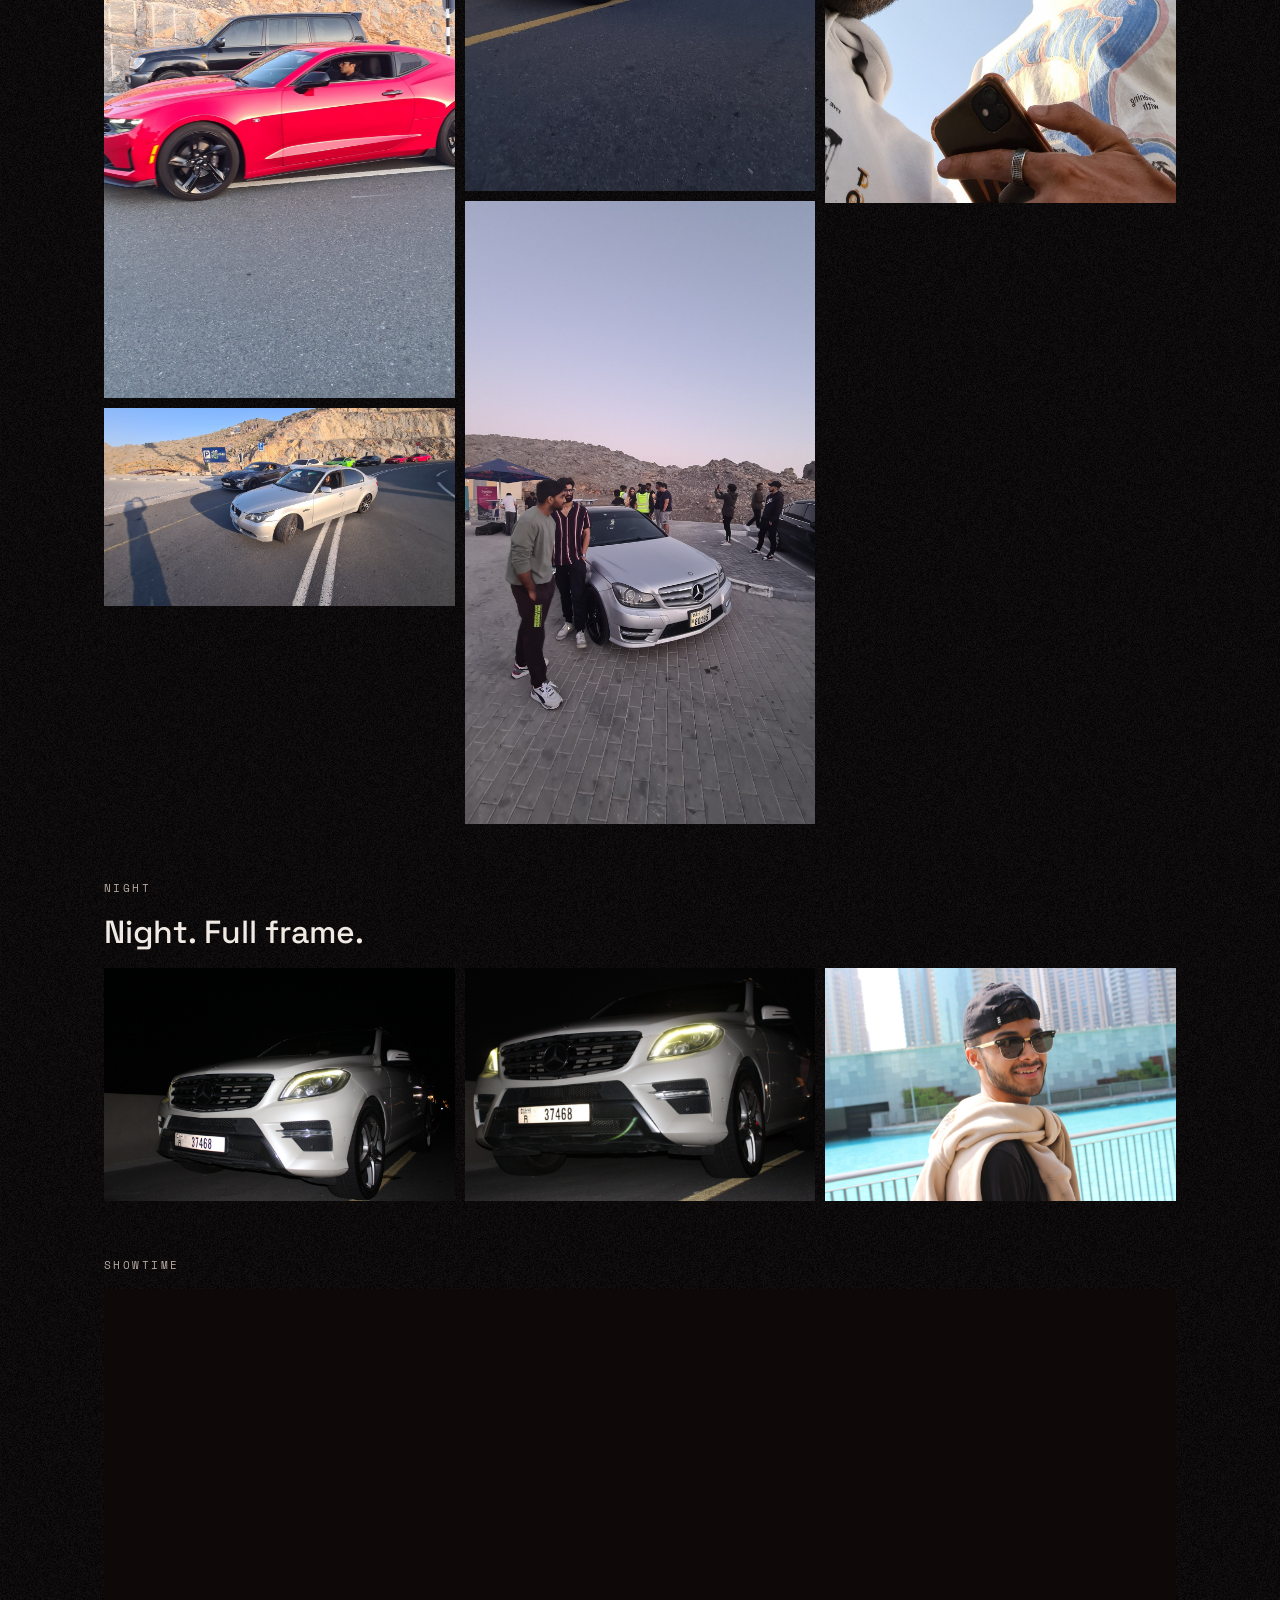
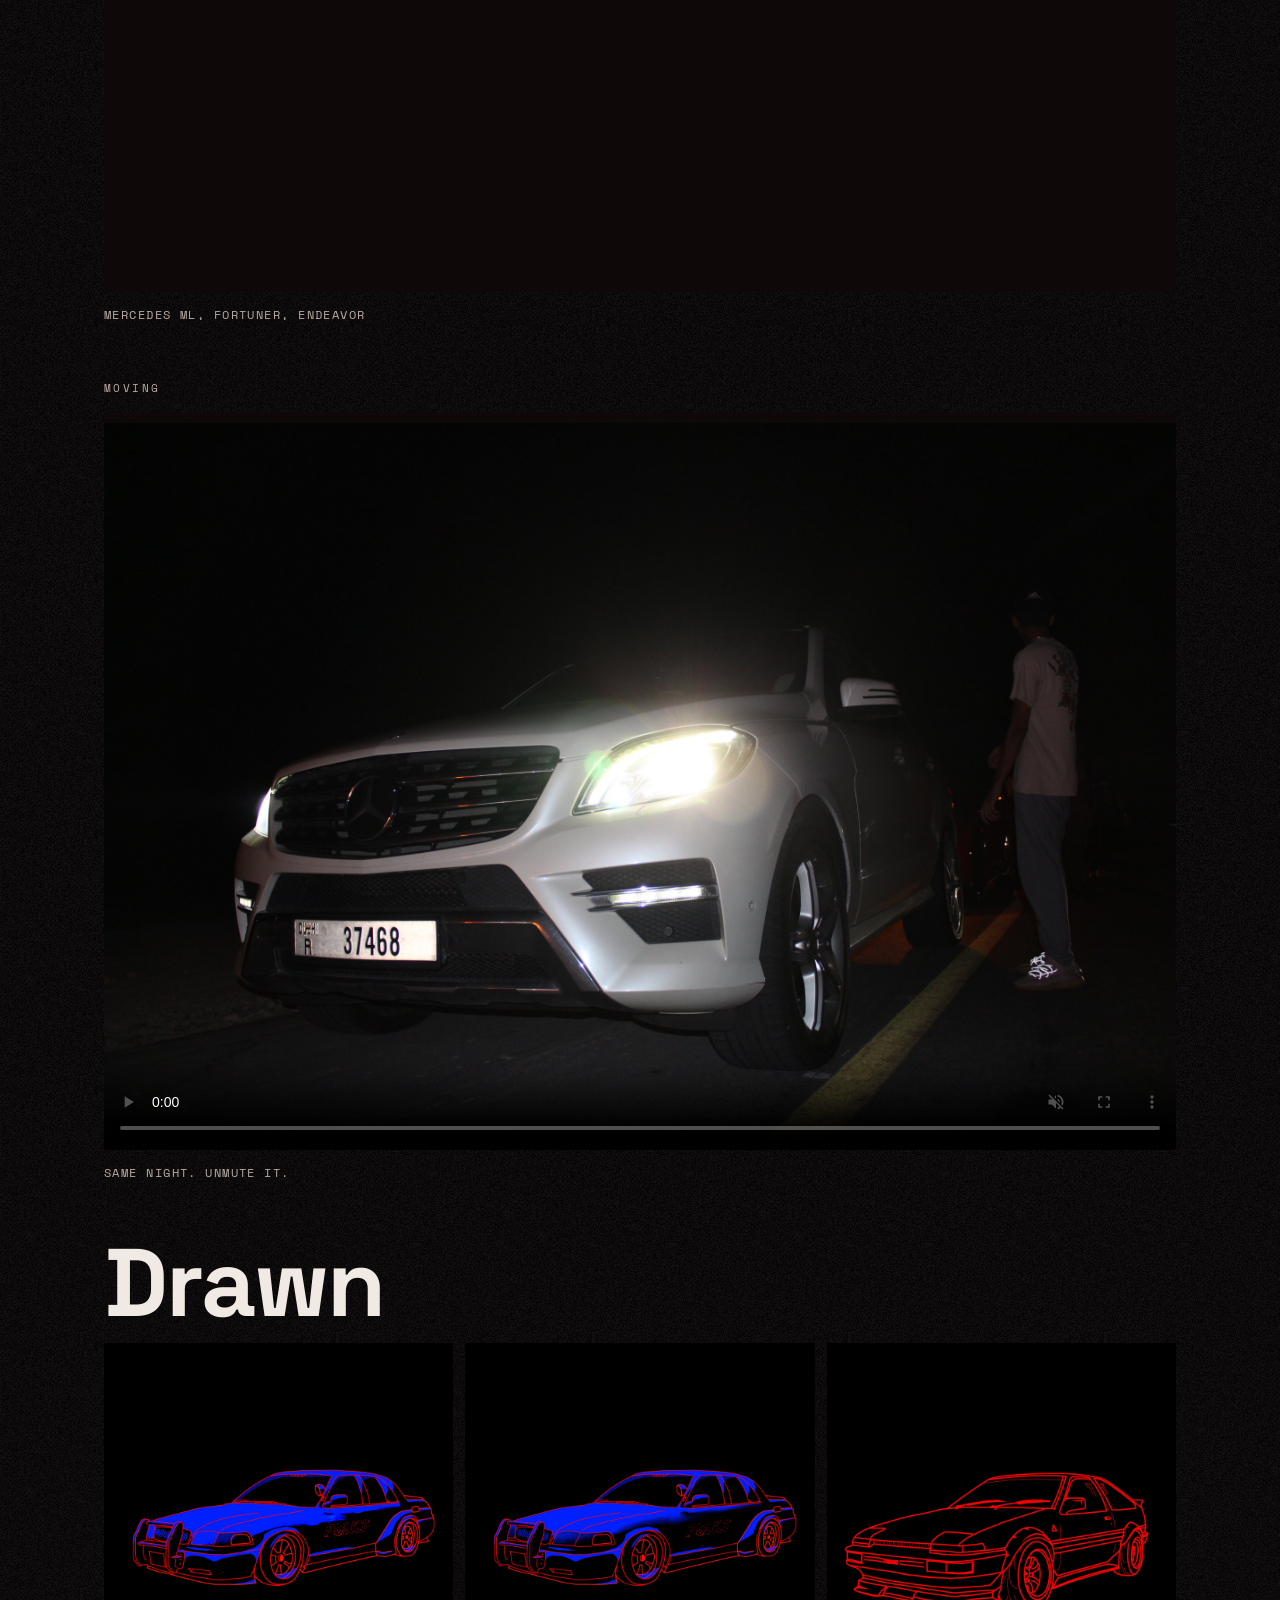
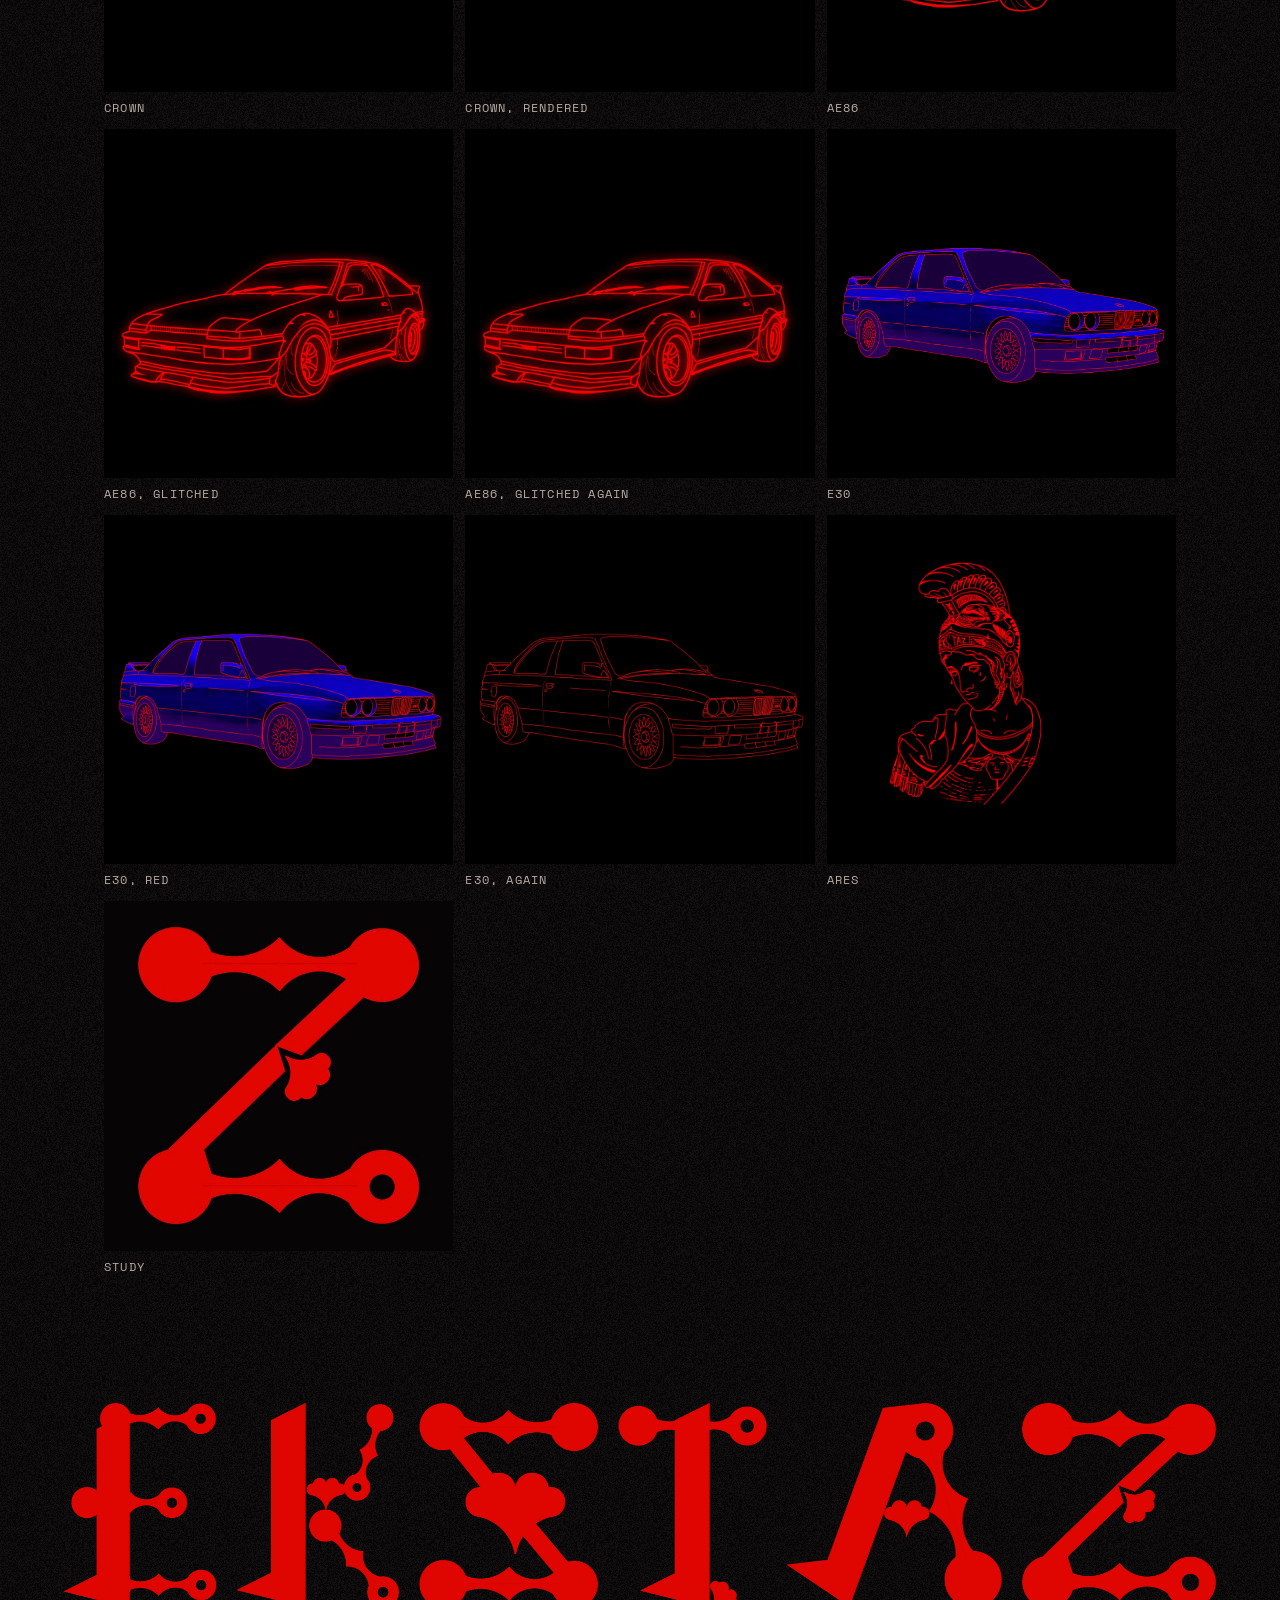
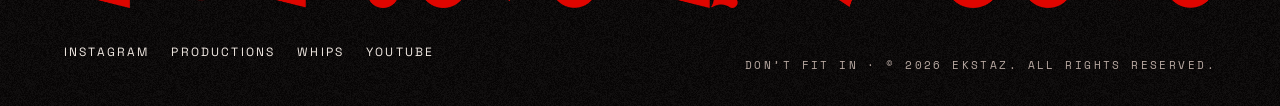
==== commit 912b7120: "Add Drive pieces, fix the Whips photo series, add garment spec sheets Adds Galaris, Of The Heart and" ====
--- a/whips.html
+++ b/whips.html
@@ -53,6 +53,34 @@
       <p class="label" id="drive-title">The drive</p>
       <div class="video-frame"><iframe title="Jebel Jais drive" src="https://www.youtube.com/embed/-1L2_PgOPuU?rel=0&amp;playsinline=1" allow="autoplay; encrypted-media; picture-in-picture; fullscreen" allowfullscreen loading="lazy"></iframe></div>
       <p class="video-caption">Jebel Jais · Ras Al Khaimah</p>
+      <ul class="photo-masonry">
+        <li><a href="assets/whips/01-front.jpg"><img src="assets/whips/01-front.jpg" width="2400" height="1350" loading="lazy" alt="DJ on the stage truck at the meet"></a></li>
+        <li><a href="assets/whips/02-rear.jpg"><img src="assets/whips/02-rear.jpg" width="2400" height="1350" loading="lazy" alt="Red Bull stage truck, Jebel Jais"></a></li>
+        <li><a href="assets/whips/08-yard.jpg"><img src="assets/whips/08-yard.jpg" width="2400" height="1350" loading="lazy" alt="Black Toyota Supra in front of the crowd"></a></li>
+        <li><a href="assets/whips/drive-03.jpg"><img src="assets/whips/drive-03.jpg" width="1600" height="900" loading="lazy" alt="Purple Nissan 350Z beside a white car"></a></li>
+        <li><a href="assets/whips/05-smoke.jpg"><img src="assets/whips/05-smoke.jpg" width="1350" height="2400" loading="lazy" alt="White convertible on the mountain road"></a></li>
+        <li><a href="assets/whips/06-cabin.jpg"><img src="assets/whips/06-cabin.jpg" width="1350" height="2400" loading="lazy" alt="Red Camaro against the rock"></a></li>
+        <li><a href="assets/whips/03-low.jpg"><img src="assets/whips/03-low.jpg" width="2400" height="1350" loading="lazy" alt="Silver BMW on the mountain road"></a></li>
+        <li><a href="assets/whips/09-wheel.jpg"><img src="assets/whips/09-wheel.jpg" width="1350" height="2400" loading="lazy" alt="Black Land Cruiser on the mountain road"></a></li>
+        <li><a href="assets/whips/10-wide.jpg"><img src="assets/whips/10-wide.jpg" width="2400" height="1350" loading="lazy" alt="Black and white Volkswagens at the meet"></a></li>
+        <li><a href="assets/whips/11-streak.jpg"><img src="assets/whips/11-streak.jpg" width="2400" height="1350" loading="lazy" alt="Silver BMW, driver at the window"></a></li>
+        <li><a href="assets/whips/04-profile.jpg"><img src="assets/whips/04-profile.jpg" width="2400" height="1350" loading="lazy" alt="Silver Fortuner at dusk, the crew beside it"></a></li>
+        <li><a href="assets/whips/14-lights.jpg"><img src="assets/whips/14-lights.jpg" width="1350" height="2400" loading="lazy" alt="Silver Fortuner at dusk"></a></li>
+        <li><a href="assets/whips/15-plate.jpg"><img src="assets/whips/15-plate.jpg" width="1350" height="2400" loading="lazy" alt="Silver Mercedes with the crew around it"></a></li>
+        <li><a href="assets/whips/16-street.jpg"><img src="assets/whips/16-street.jpg" width="1350" height="2400" loading="lazy" alt="Silver sedan at dusk on the mountain road"></a></li>
+        <li><a href="assets/whips/07-lamp.jpg"><img src="assets/whips/07-lamp.jpg" width="1350" height="2400" loading="lazy" alt="Cars lined along the mountain road"></a></li>
+        <li><a href="assets/whips/13-nose.jpg"><img src="assets/whips/13-nose.jpg" width="1350" height="2400" loading="lazy" alt="Two of the crew, a selfie on the mountain"></a></li>
+      </ul>
+    </section>
+
+    <section class="whips-section" aria-labelledby="night-title">
+      <p class="label" id="night-title">Night</p>
+      <p class="whips-lead">Night. Full frame.</p>
+      <ul class="photo-grid">
+        <li><a href="assets/whips/ml-front.jpg"><img src="assets/whips/ml-front.jpg" width="2400" height="1600" loading="lazy" alt="White Mercedes ML at night, front"></a></li>
+        <li><a href="assets/whips/ml-low.jpg"><img src="assets/whips/ml-low.jpg" width="2400" height="1348" loading="lazy" alt="White Mercedes ML at night, from a low angle"></a></li>
+        <li><a href="assets/whips/jaden.jpg"><img src="assets/whips/jaden.jpg" width="2400" height="1600" loading="lazy" alt="Jaden, Dubai"></a></li>
+      </ul>
     </section>
 
     <section class="whips-section" aria-labelledby="show-title">
--- a/pages.css
+++ b/pages.css
@@ -49,4 +49,14 @@
 .whips-grid span { display: block; margin-top: 8px; font: 12px/1.4 var(--mono); letter-spacing: .1em; text-transform: uppercase; color: var(--muted); }
 @media (prefers-reduced-motion: reduce) { .whips-grid img { transition: none; } }
 
+.whips-lead { margin: 0; max-width: 36ch; font: 500 clamp(22px, 3vw, 32px)/1.3 var(--display); text-wrap: balance; }
+.photo-grid { list-style: none; margin: 0; padding: 0; display: grid; gap: 10px; grid-template-columns: repeat(auto-fill, minmax(min(100%, 340px), 1fr)); }
+.photo-grid img { width: 100%; aspect-ratio: 3 / 2; object-fit: cover; background: var(--ink-2); }
+/* Mixed portrait and landscape shots keep their own shape */
+.photo-masonry { list-style: none; margin: 14px 0 0; padding: 0; columns: 3 260px; column-gap: 10px; }
+.photo-masonry li { break-inside: avoid; margin-bottom: 10px; }
+.photo-masonry img { width: 100%; height: auto; background: var(--ink-2); }
+.photo-grid a, .photo-masonry a { display: block; }
+.photo-grid a:focus-visible img, .photo-masonry a:focus-visible img { outline: 2px solid var(--red-text); outline-offset: 2px; }
+
 .page-foot { margin-top: 72px; }
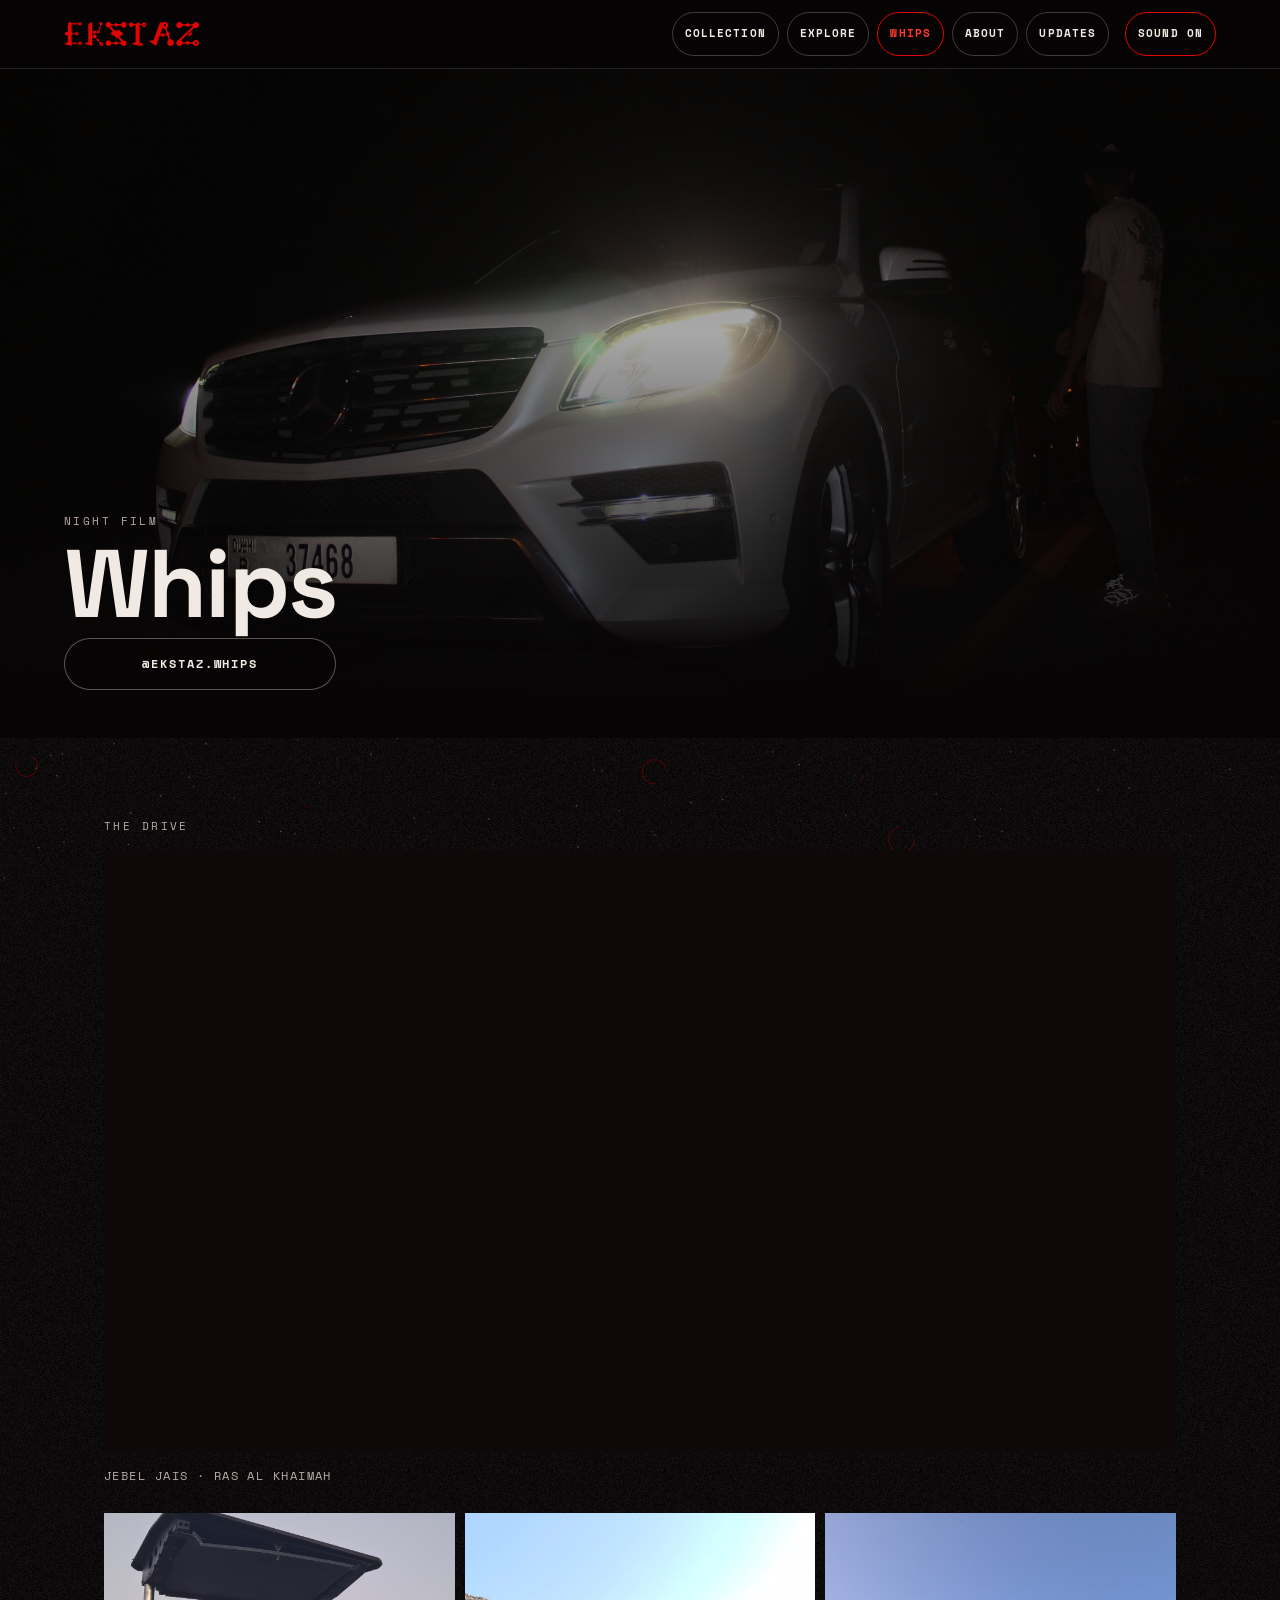
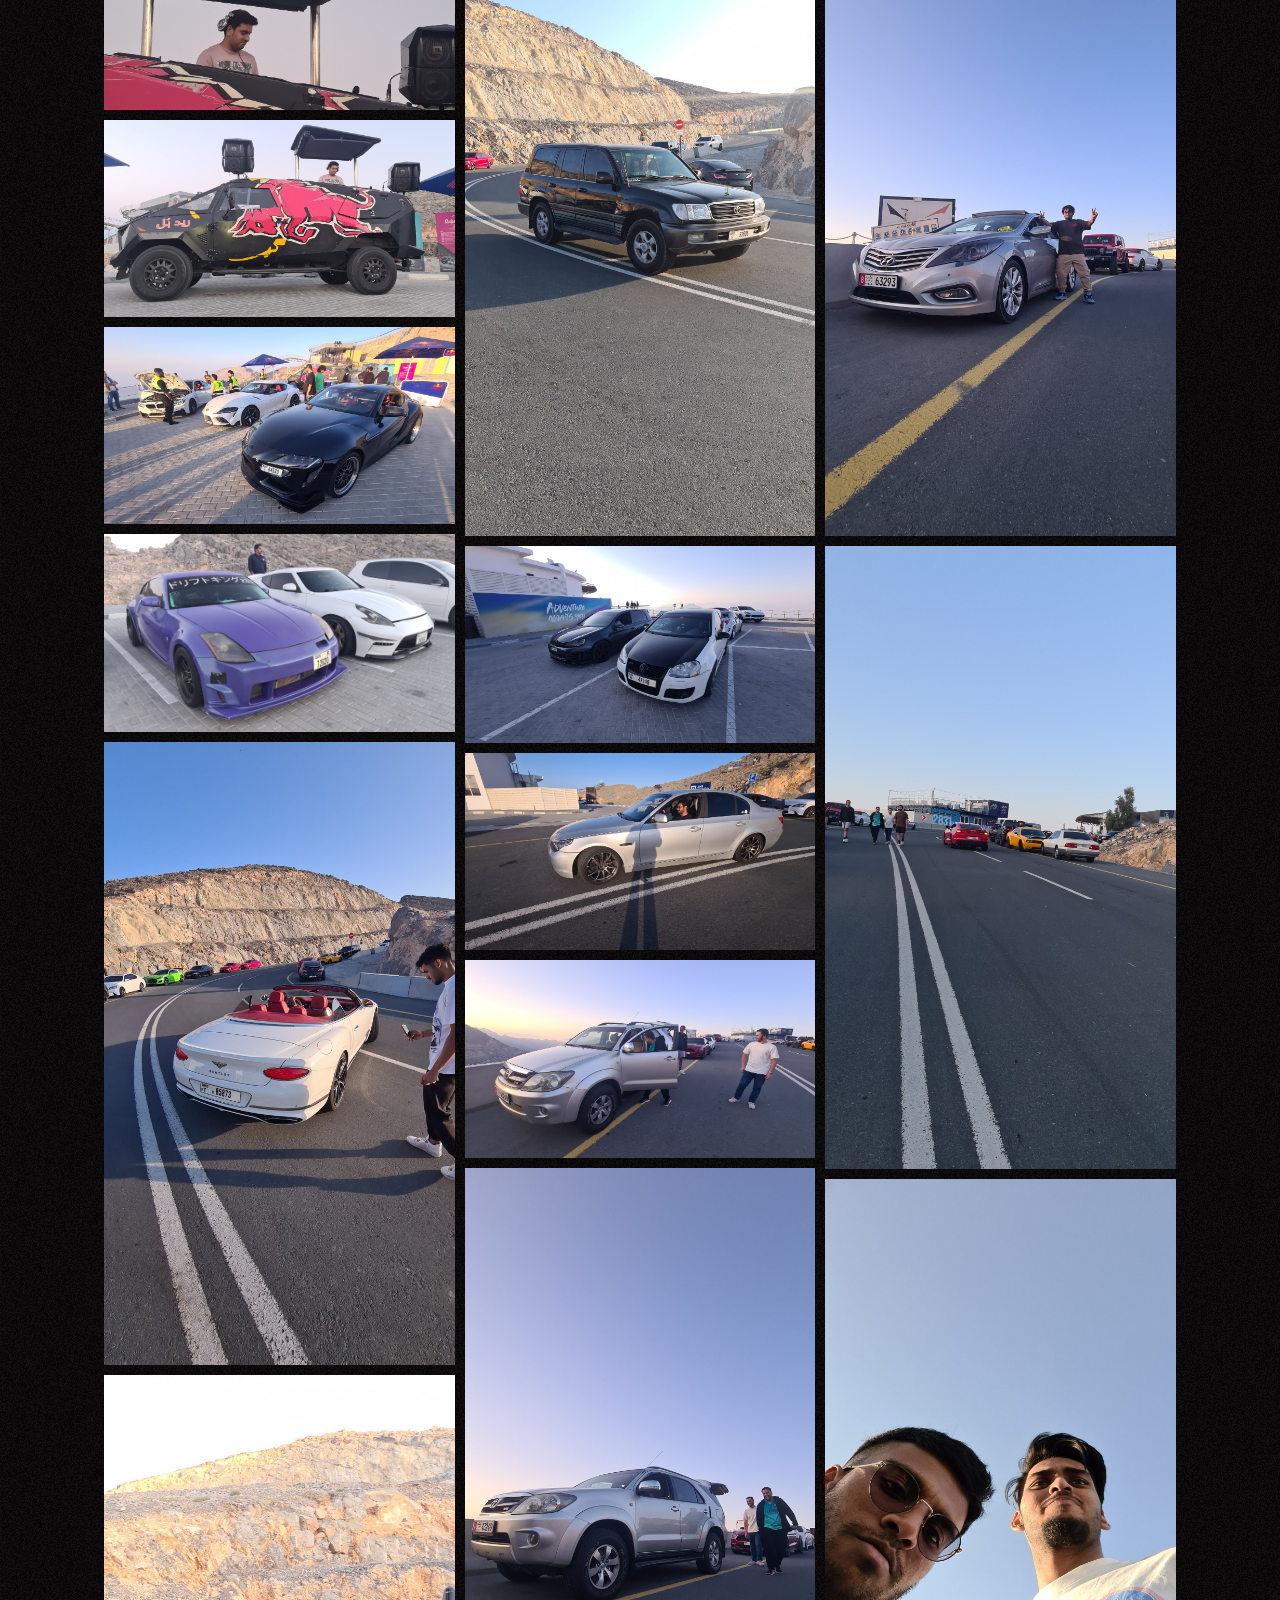
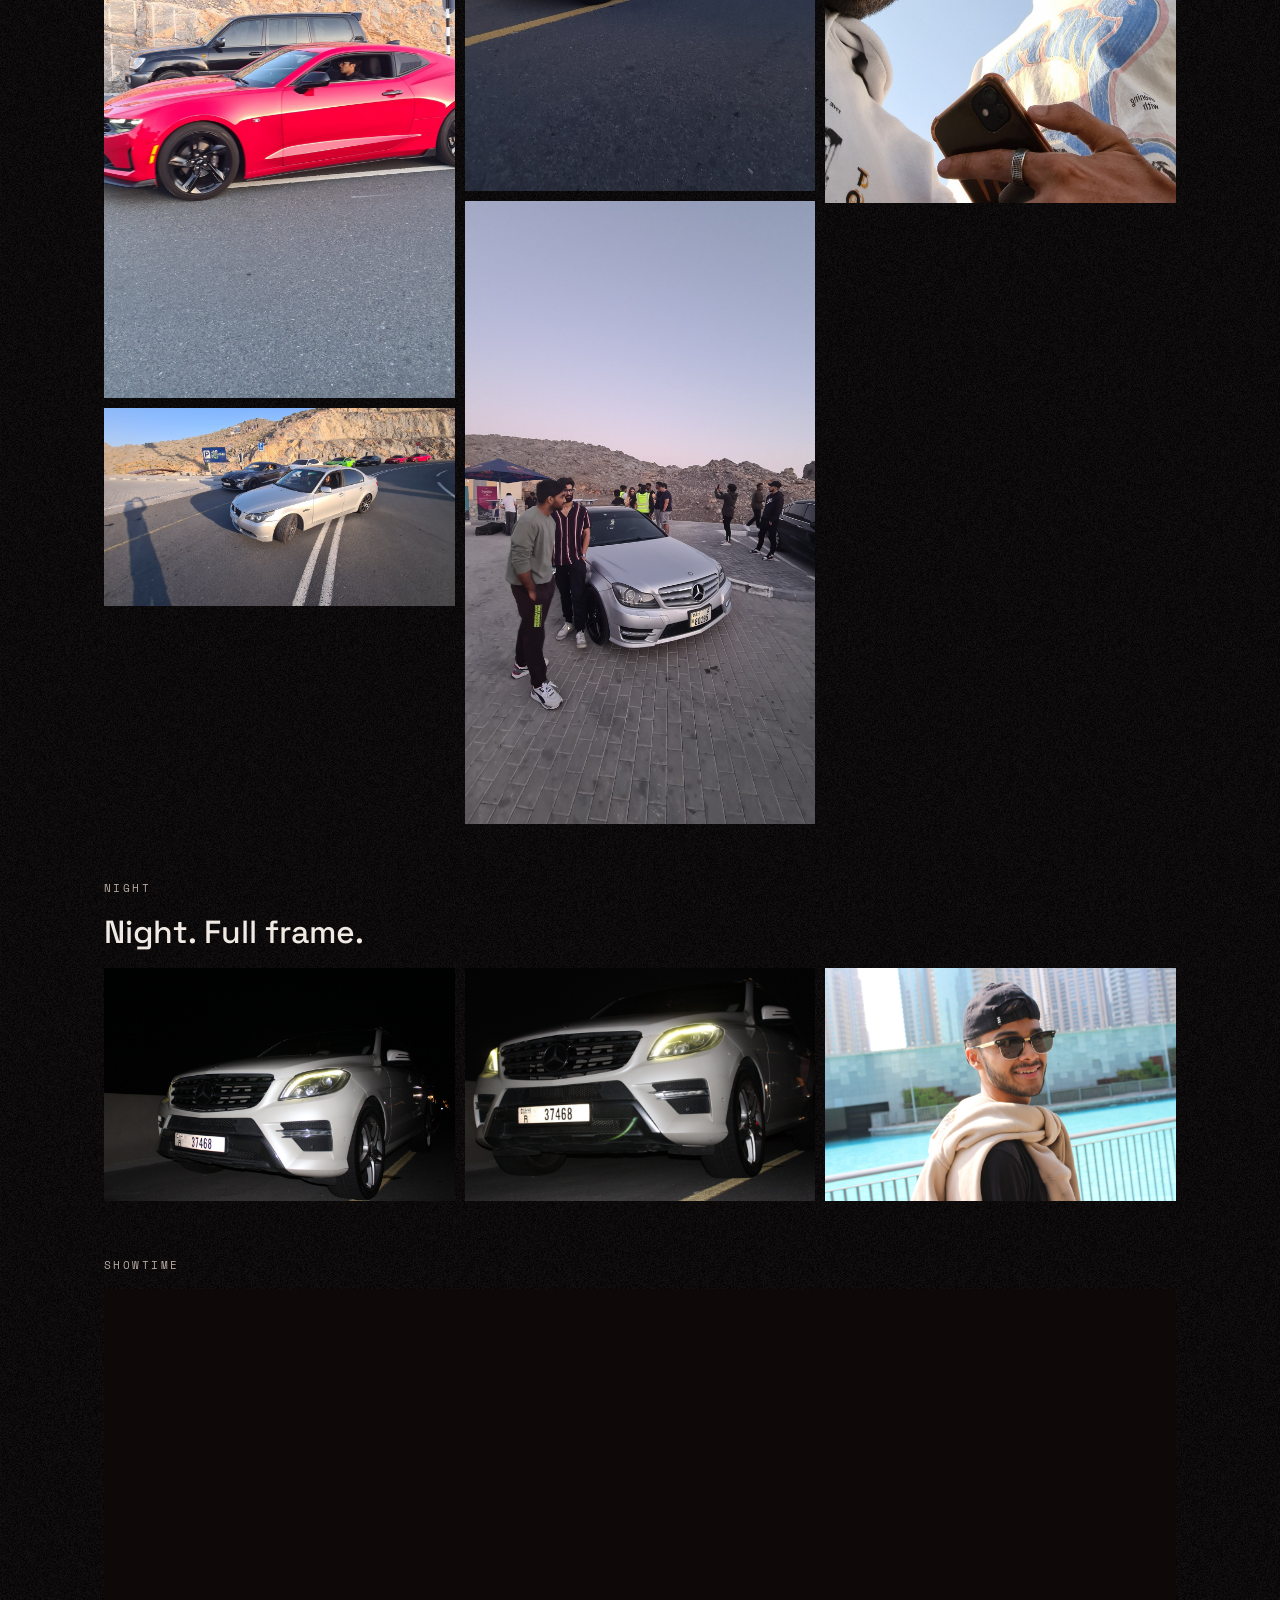
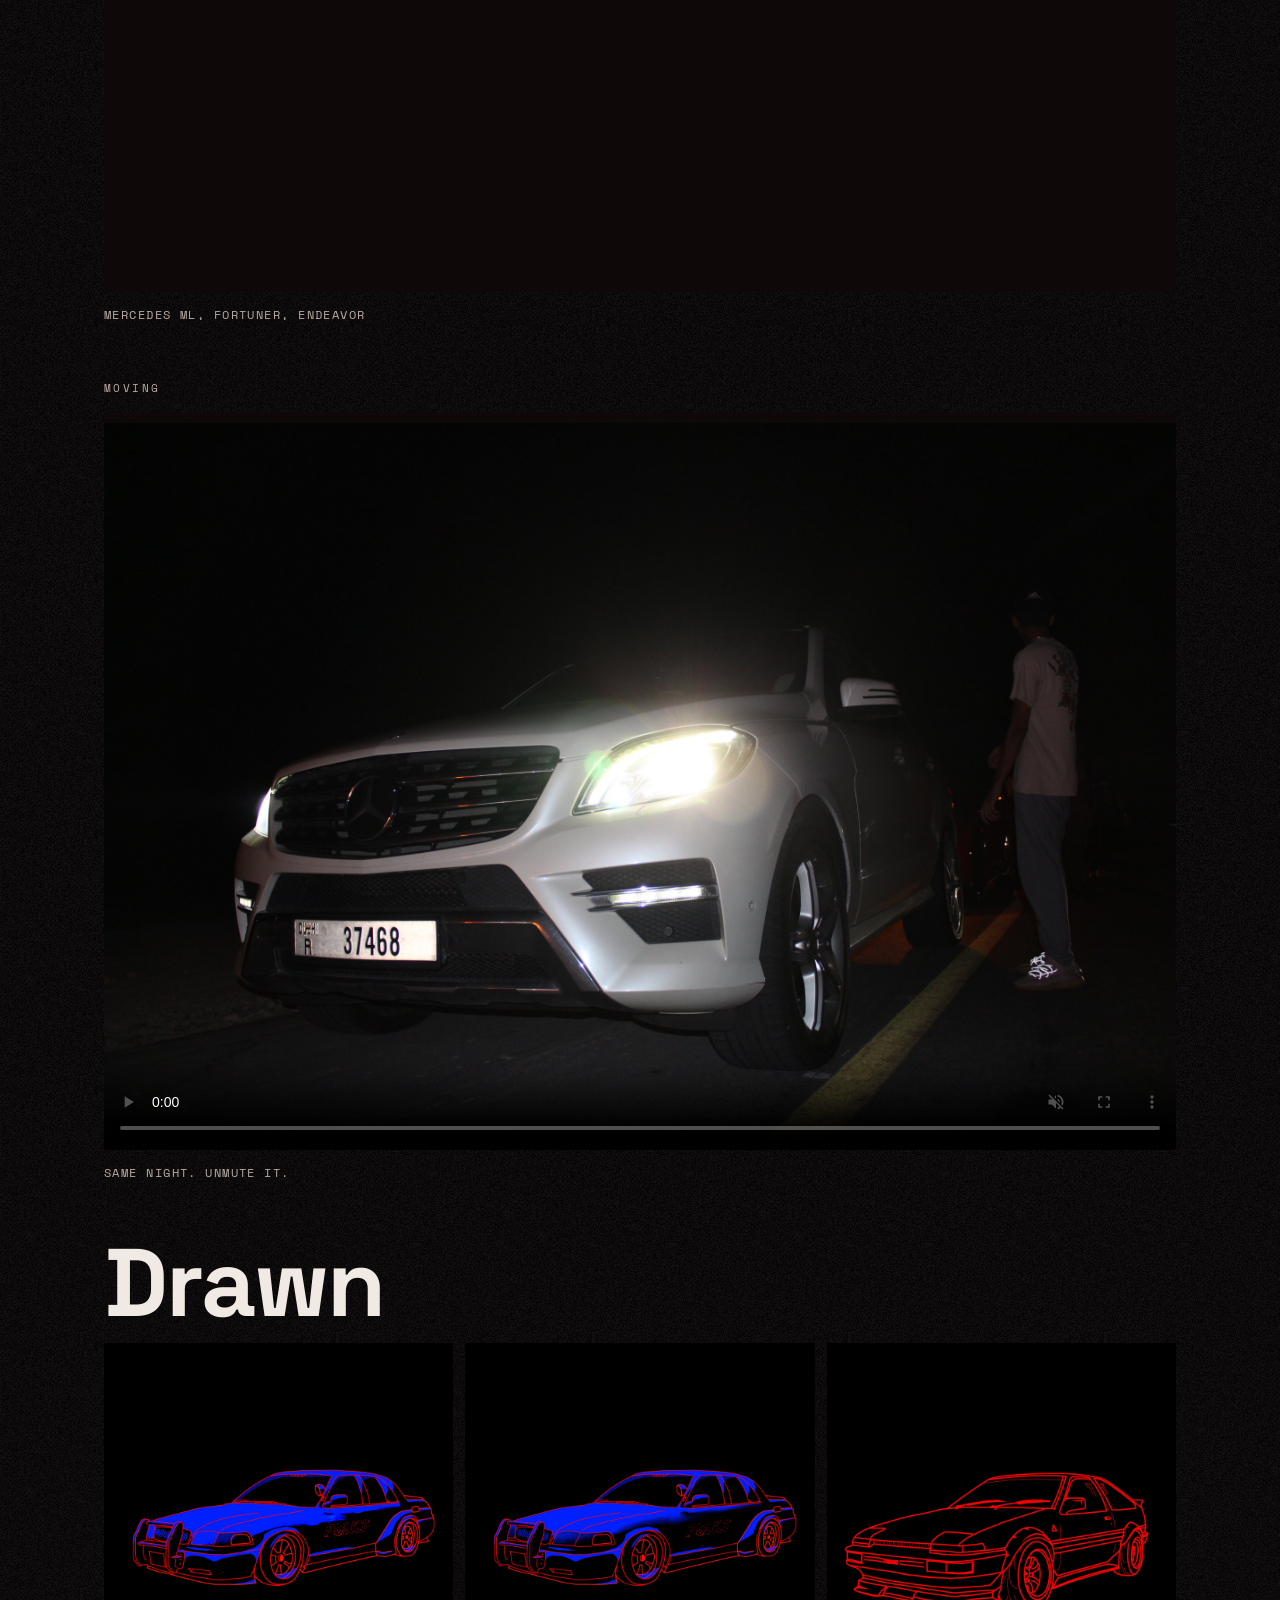
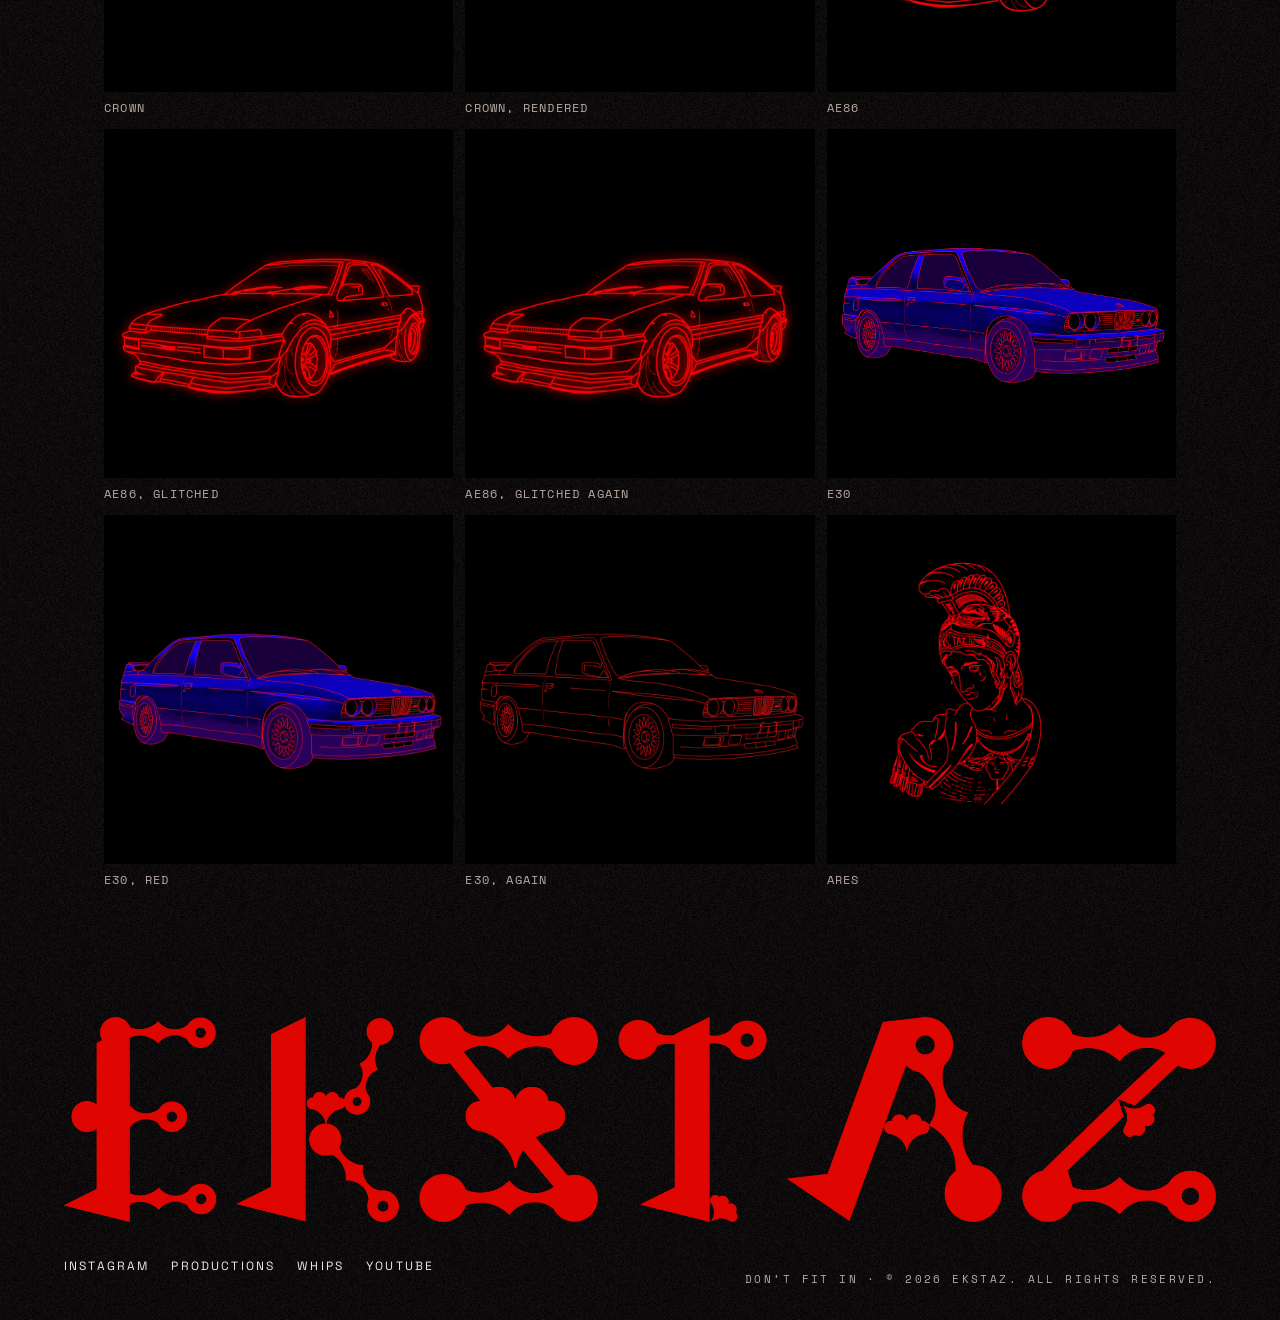
==== commit 0a49fec0: "Remove Elton's letters from the artwork gallery The old export had labelled the custom letters A, E," ====
--- a/whips.html
+++ b/whips.html
@@ -107,7 +107,6 @@
       <li><a href="assets/whips/e30-red.jpg"><img src="assets/whips/e30-red.jpg" loading="lazy" alt="BMW E30 in red"><span>E30, red</span></a></li>
       <li><a href="assets/whips/e30-alt.jpg"><img src="assets/whips/e30-alt.jpg" loading="lazy" alt="Another BMW E30 graphic"><span>E30, again</span></a></li>
       <li><a href="assets/whips/ares.jpg"><img src="assets/whips/ares.jpg" loading="lazy" alt="Car graphic, glitched"><span>Ares</span></a></li>
-      <li><a href="assets/drawings/06-car.png"><img src="assets/drawings/06-car-sm.jpg" loading="lazy" alt="Line drawing of a car"><span>Study</span></a></li>
       </ul>
     </section>
   </div>
